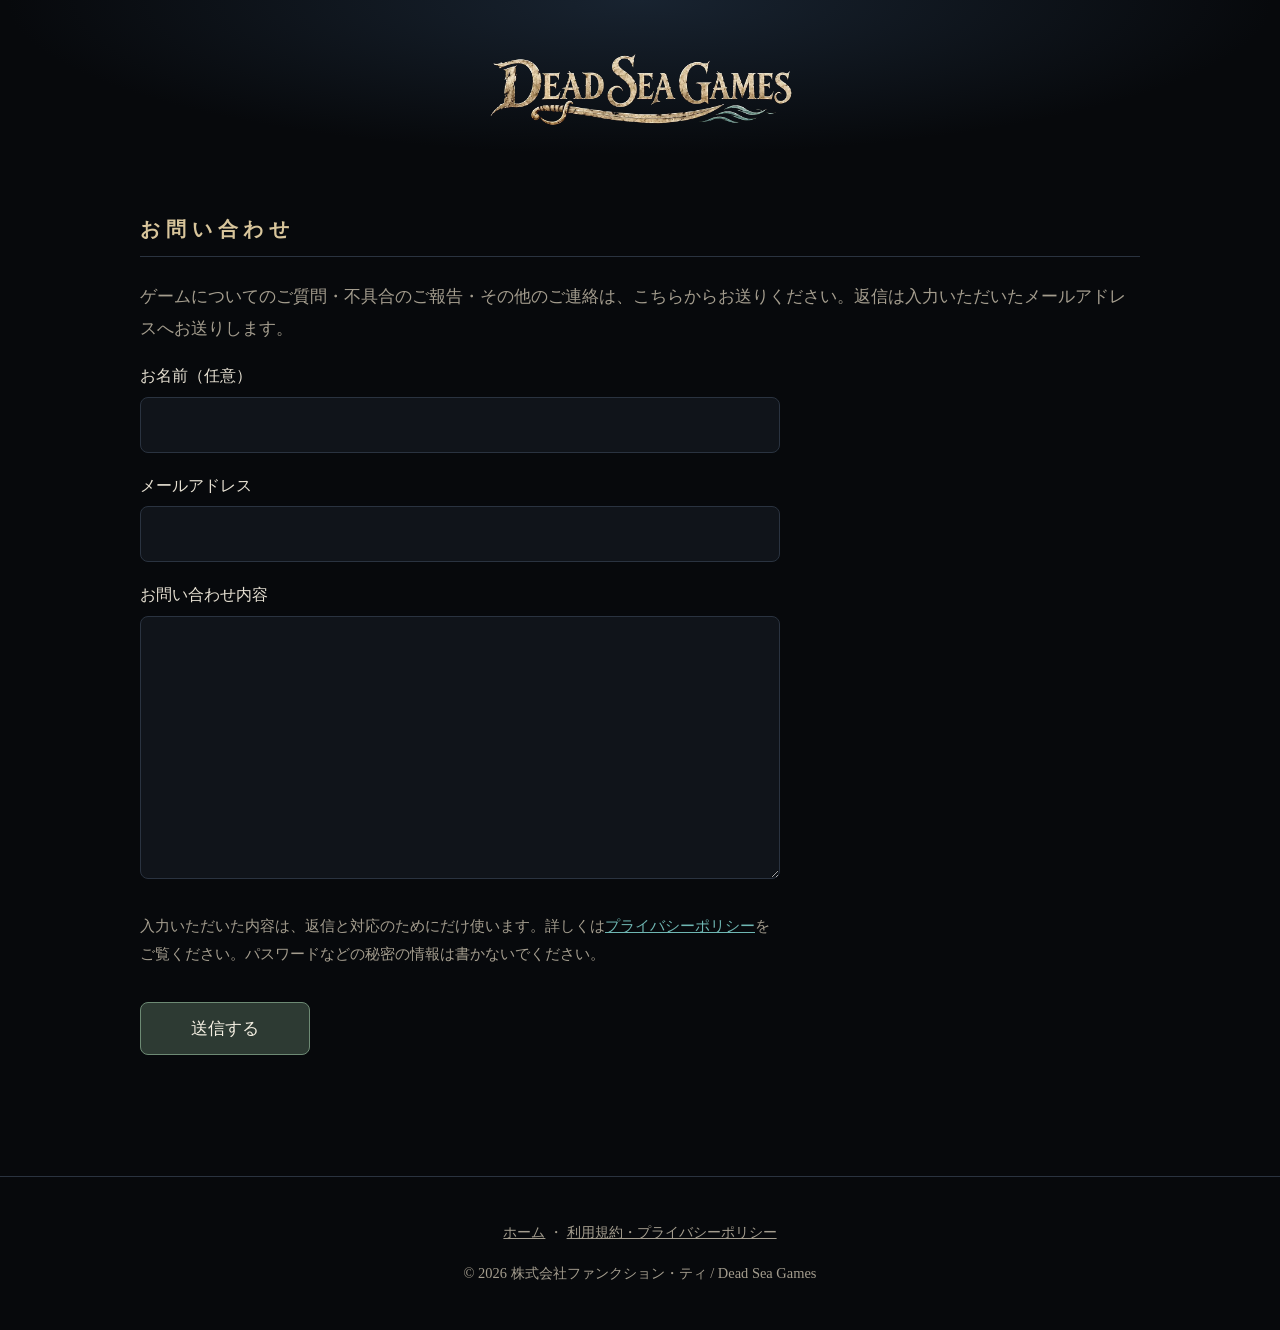
==== contact/index.html @ f2dfbcf5 "お問い合わせフォームを追加 (deadsea-games.com/contact/) 名前 (任意)・メールアドレス・内容を、Supabase の関数 contact (KotaroTao/DOS の" ====
<!doctype html>
<html lang="ja">
<head>
<meta charset="utf-8">
<meta name="viewport" content="width=device-width, initial-scale=1">
<title>お問い合わせ — Dead Sea Games</title>
<meta name="description" content="Dead Sea Games（株式会社ファンクション・ティ ゲーム部門）へのお問い合わせ。">
<link rel="canonical" href="https://deadsea-games.com/contact/">
<link rel="icon" href="../assets/favicon.svg" type="image/svg+xml">
<link rel="stylesheet" href="../style.css">
</head>
<body>
<header class="site-header compact">
  <a class="logo-link" href="../"><img src="../assets/dead-sea-games.webp" width="1200" height="400" alt="Dead Sea Games"></a>
</header>

<main>
  <section aria-labelledby="contact-title">
    <h2 id="contact-title">お問い合わせ</h2>
    <p class="lead-left">ゲームについてのご質問・不具合のご報告・その他のご連絡は、こちらからお送りください。返信は入力いただいたメールアドレスへお送りします。</p>
    <form id="contact" class="contact-form" novalidate>
      <label>お名前（任意）<input name="name" type="text" maxlength="80" autocomplete="name"></label>
      <label>メールアドレス<input name="email" type="email" maxlength="200" autocomplete="email" required></label>
      <label>お問い合わせ内容<textarea name="message" rows="8" maxlength="4000" required></textarea></label>
      <!-- 機械だけが埋める隠し欄。人には見えない -->
      <label class="hp" aria-hidden="true">ウェブサイト<input name="website" type="text" tabindex="-1" autocomplete="off"></label>
      <p class="note">入力いただいた内容は、返信と対応のためにだけ使います。詳しくは<a href="https://soulking.deadsea-games.com/legal.html#privacy">プライバシーポリシー</a>をご覧ください。パスワードなどの秘密の情報は書かないでください。</p>
      <button class="button primary" type="submit">送信する</button>
      <p id="status" class="status" role="status" aria-live="polite"></p>
    </form>
  </section>
</main>

<footer class="site-footer">
  <p><a href="../">ホーム</a> ・ <a href="https://soulking.deadsea-games.com/legal.html">利用規約・プライバシーポリシー</a></p>
  <p>© 2026 株式会社ファンクション・ティ / Dead Sea Games</p>
</footer>
<script src="contact.js" type="module"></script>
</body>
</html>
---- style.css ----
:root {
  color-scheme: dark;
  --bg: #07090c;
  --panel: #10141a;
  --line: #2a3340;
  --text: #e6e0d2;
  --muted: #a49d8e;
  --gold: #d8c59b;
  --sea: #6fb7b3;
  font: 17px/1.85 "Hiragino Mincho ProN", "Yu Mincho", "Noto Serif JP", serif;
  background: var(--bg);
  color: var(--text);
}
* { box-sizing: border-box; }
body { margin: 0; }
img { display: block; max-width: 100%; height: auto; }
a { color: var(--sea); }

.site-header {
  padding: 56px 20px 40px;
  text-align: center;
  background: radial-gradient(ellipse at 50% 0%, #182330 0%, var(--bg) 70%);
}
.logo { margin: 0 auto; max-width: 720px; }
.logo img { mix-blend-mode: lighten; } /* ロゴの黒地を背景になじませる */
.lead { margin: 20px auto 0; max-width: 34em; color: var(--muted); }
.lead span { display: inline-block; }

main { max-width: 1040px; margin: 0 auto; padding: 0 20px; }
h2 {
  font-size: 1.15rem; letter-spacing: .3em; color: var(--gold);
  border-bottom: 1px solid var(--line); padding-bottom: 8px; margin: 56px 0 24px;
}

.work {
  display: grid; grid-template-columns: 1.15fr 1fr; gap: 0;
  background: var(--panel); border: 1px solid var(--line); border-radius: 10px; overflow: hidden;
}
.work-art img { width: 100%; height: 100%; object-fit: cover; }
.work-body { padding: 28px 30px; }
.work h3 { margin: 0 0 12px; font-size: 1.6rem; line-height: 1.4; color: var(--gold); }
.work h3 .en { display: block; font-size: .8rem; letter-spacing: .08em; color: var(--muted); }
.tags { display: flex; flex-wrap: wrap; gap: 8px; margin: 0 0 12px; }
.tags span { font-size: .78rem; padding: 2px 10px; border: 1px solid var(--line); border-radius: 99px; color: var(--muted); }
.note { color: var(--muted); font-size: .9rem; }
.actions { display: flex; flex-wrap: wrap; gap: 12px; margin-top: 20px; }
.button {
  display: inline-block; padding: 10px 18px; border: 1px solid var(--line); border-radius: 8px;
  color: var(--text); text-decoration: none; font-size: .95rem;
}
.button:hover { border-color: var(--gold); }
.button.primary { background: #2d3a33; border-color: #6d8a74; color: #f4efe2; }
.button.primary:hover { background: #38483f; }

.about dl { display: grid; grid-template-columns: 8em 1fr; gap: 8px 16px; margin: 0; }
.about dt { color: var(--muted); }
.about dd { margin: 0; }

.site-footer { margin-top: 72px; padding: 28px 20px; text-align: center; color: var(--muted); font-size: .85rem; border-top: 1px solid var(--line); }

@media (max-width: 760px) {
  :root { font-size: 16px; }
  .site-header { padding: 36px 16px 28px; }
  .work { grid-template-columns: 1fr; }
  .work-body { padding: 22px 20px; }
  .about dl { grid-template-columns: 6em 1fr; }
}

/* 下層ページの見出し (ロゴを小さく) */
.site-header.compact { padding: 28px 20px 8px; }
.logo-link { display: block; max-width: 360px; margin: 0 auto; }
.logo-link img { mix-blend-mode: lighten; }
.lead-left { color: var(--muted); }

/* 問い合わせフォーム */
.contact-form { display: grid; gap: 18px; max-width: 640px; }
.contact-form label { display: grid; gap: 6px; font-size: .95rem; }
.contact-form input, .contact-form textarea {
  width: 100%; padding: 12px; border: 1px solid var(--line); border-radius: 8px;
  background: var(--panel); color: var(--text); font: inherit; font-size: 16px;
}
.contact-form input:focus, .contact-form textarea:focus { outline: 2px solid var(--gold); outline-offset: 1px; }
.contact-form textarea { resize: vertical; min-height: 10em; }
.contact-form .button { justify-self: start; min-width: 10em; cursor: pointer; font: inherit; }
.contact-form .button:disabled { opacity: .6; cursor: wait; }
.contact-form .hp { position: absolute; left: -10000px; width: 1px; height: 1px; overflow: hidden; }
.status { min-height: 1.8em; margin: 0; }
.status.ok { color: #9fd3a8; }
.status.error { color: #f0a090; }
.site-footer a { color: var(--muted); }
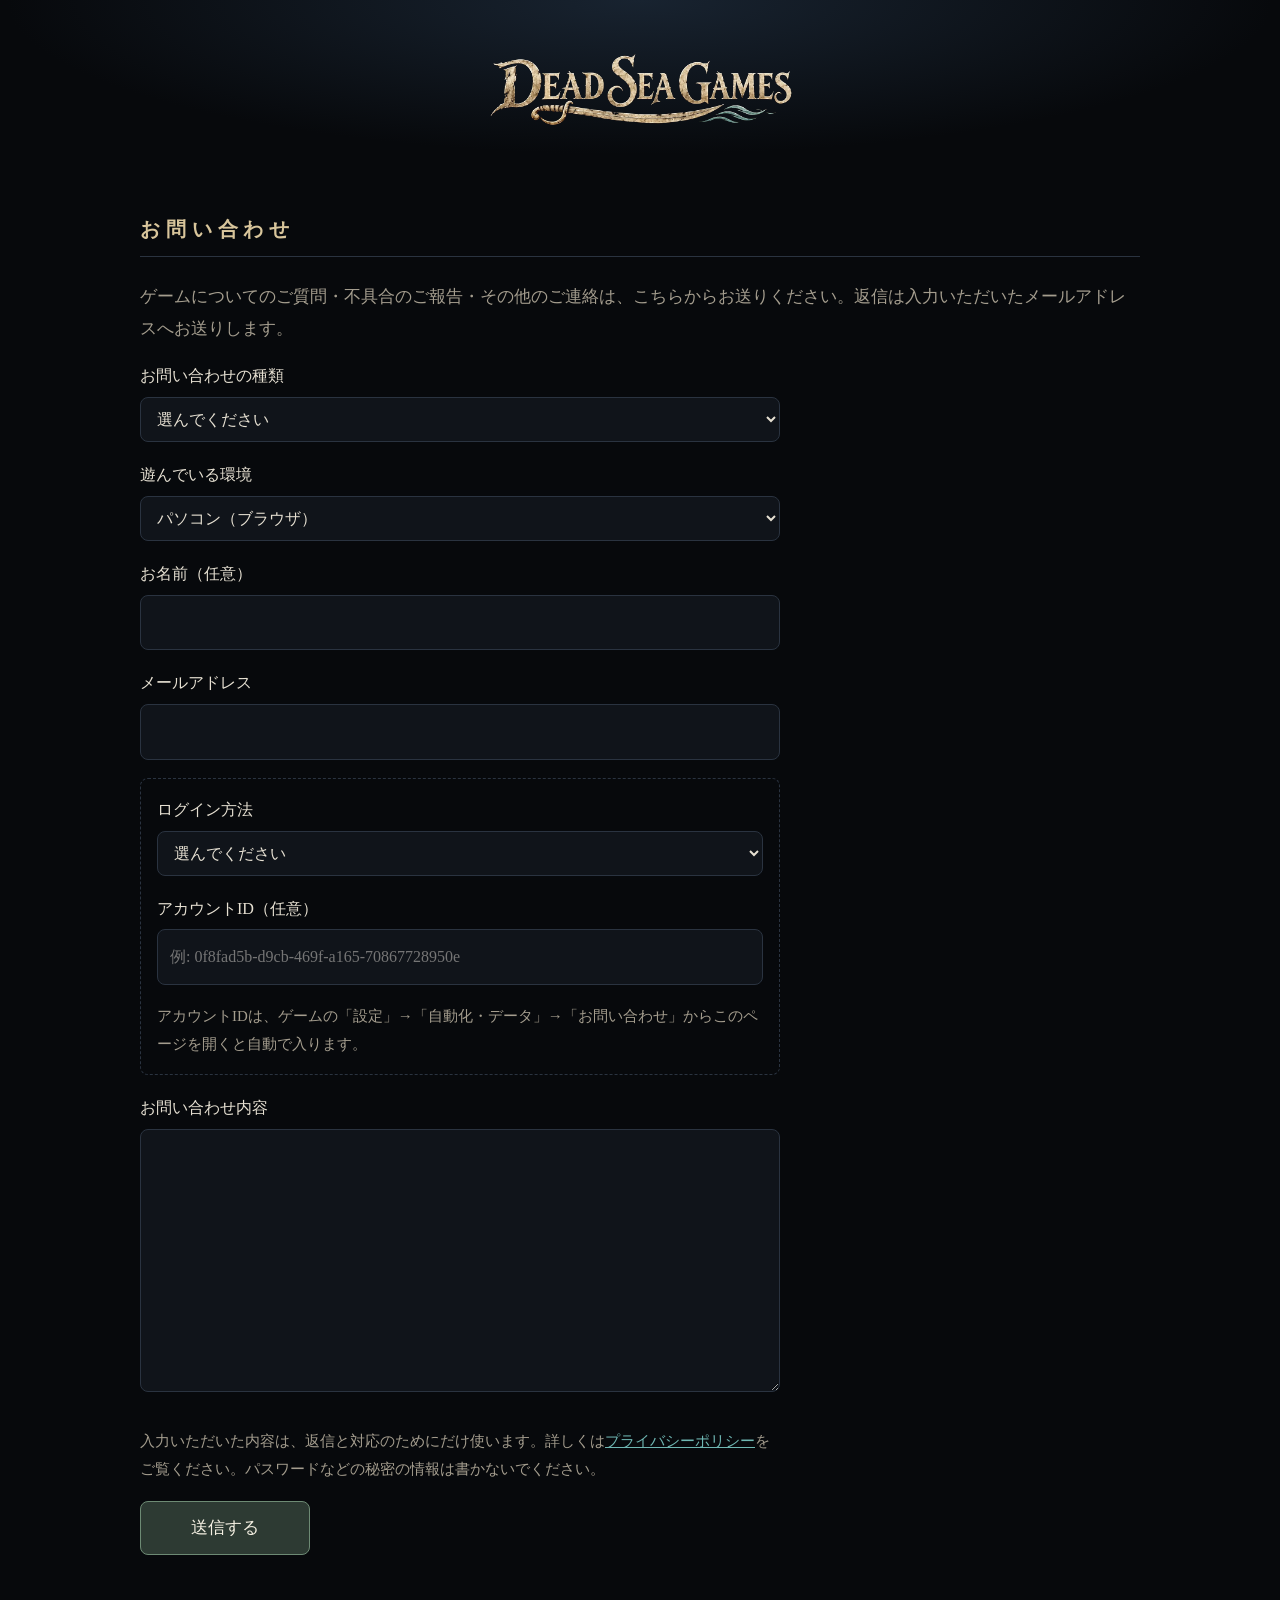
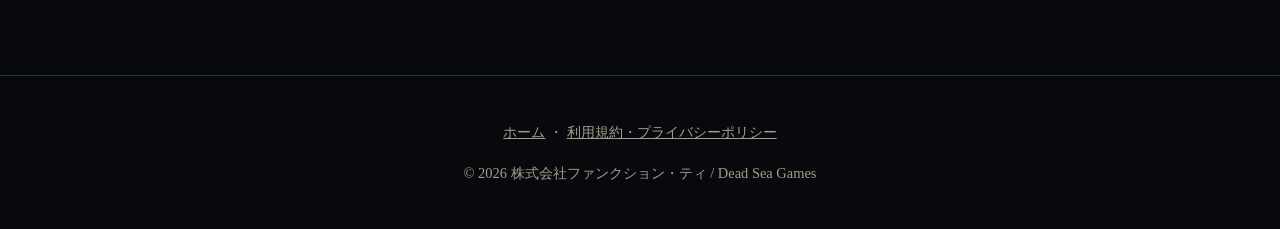
==== commit c9702bab: "問い合わせフォームに種類・環境・ログイン方法・アカウントID・日時を足す 対応の前に聞き返す手間を減らす。種類と遊んでいる環境は必須 (環境はブラウザから 見当を付けて先に選ぶ)。ゲームの設定から開い" ====
--- a/contact/index.html
+++ b/contact/index.html
@@ -19,9 +19,51 @@
     <h2 id="contact-title">お問い合わせ</h2>
     <p class="lead-left">ゲームについてのご質問・不具合のご報告・その他のご連絡は、こちらからお送りください。返信は入力いただいたメールアドレスへお送りします。</p>
     <form id="contact" class="contact-form" novalidate>
+      <label>お問い合わせの種類
+        <select name="category" required>
+          <option value="">選んでください</option>
+          <option value="bug">不具合の報告</option>
+          <option value="account">アカウント・記録（ログイン・引き継ぎ・記録が消えた）</option>
+          <option value="purchase">購入・課金</option>
+          <option value="howto">遊び方の質問</option>
+          <option value="idea">ご意見・ご要望</option>
+          <option value="other">その他</option>
+        </select>
+      </label>
+      <label>遊んでいる環境
+        <select name="platform" required>
+          <option value="">選んでください</option>
+          <option value="ios">iPhone・iPad</option>
+          <option value="android">Android</option>
+          <option value="pc">パソコン（ブラウザ）</option>
+          <option value="steam">Steam</option>
+          <option value="other">その他・わからない</option>
+        </select>
+      </label>
       <label>お名前（任意）<input name="name" type="text" maxlength="80" autocomplete="name"></label>
       <label>メールアドレス<input name="email" type="email" maxlength="200" autocomplete="email" required></label>
+
+      <!-- ゲームの設定から開いた時は、アカウントID・ログイン方法・ゲームの版が自動で入る -->
+      <p id="from-game" class="from-game" hidden>ゲームから開いたので、<strong>アカウントID・ログイン方法・ゲームの版</strong>を添えてお送りします。</p>
+      <div id="manual-account" class="account-fields">
+        <label>ログイン方法
+          <select name="login">
+            <option value="">選んでください</option>
+            <option value="guest">ゲスト</option>
+            <option value="google">Google</option>
+            <option value="apple">Apple ID</option>
+            <option value="email">メールアドレス</option>
+            <option value="unknown">わからない</option>
+          </select>
+        </label>
+        <label>アカウントID（任意）<input name="account" type="text" maxlength="36" autocomplete="off" spellcheck="false" placeholder="例: 0f8fad5b-d9cb-469f-a165-70867728950e"></label>
+        <p class="note">アカウントIDは、ゲームの「設定」→「自動化・データ」→「お問い合わせ」からこのページを開くと自動で入ります。</p>
+      </div>
+      <input name="version" type="hidden">
+
+      <label id="occurred-row" hidden>起きた日時（わかれば）<input name="occurred" type="datetime-local"></label>
       <label>お問い合わせ内容<textarea name="message" rows="8" maxlength="4000" required></textarea></label>
+      <p id="hint" class="note"></p>
       <!-- 機械だけが埋める隠し欄。人には見えない -->
       <label class="hp" aria-hidden="true">ウェブサイト<input name="website" type="text" tabindex="-1" autocomplete="off"></label>
       <p class="note">入力いただいた内容は、返信と対応のためにだけ使います。詳しくは<a href="https://soulking.deadsea-games.com/legal.html#privacy">プライバシーポリシー</a>をご覧ください。パスワードなどの秘密の情報は書かないでください。</p>
--- a/style.css
+++ b/style.css
@@ -88,3 +88,12 @@
 .status.ok { color: #9fd3a8; }
 .status.error { color: #f0a090; }
 .site-footer a { color: var(--muted); }
+.contact-form select {
+  width: 100%; padding: 12px; border: 1px solid var(--line); border-radius: 8px;
+  background: var(--panel); color: var(--text); font: inherit; font-size: 16px;
+}
+.contact-form select:focus { outline: 2px solid var(--gold); outline-offset: 1px; }
+.account-fields { display: grid; gap: 18px; padding: 16px; border: 1px dashed var(--line); border-radius: 8px; }
+.account-fields[hidden], .contact-form [hidden] { display: none; }
+.from-game { margin: 0; padding: 12px 16px; border-left: 3px solid var(--sea); background: var(--panel); border-radius: 4px; }
+.contact-form .note { margin: 0; font-size: .88rem; color: var(--muted); }
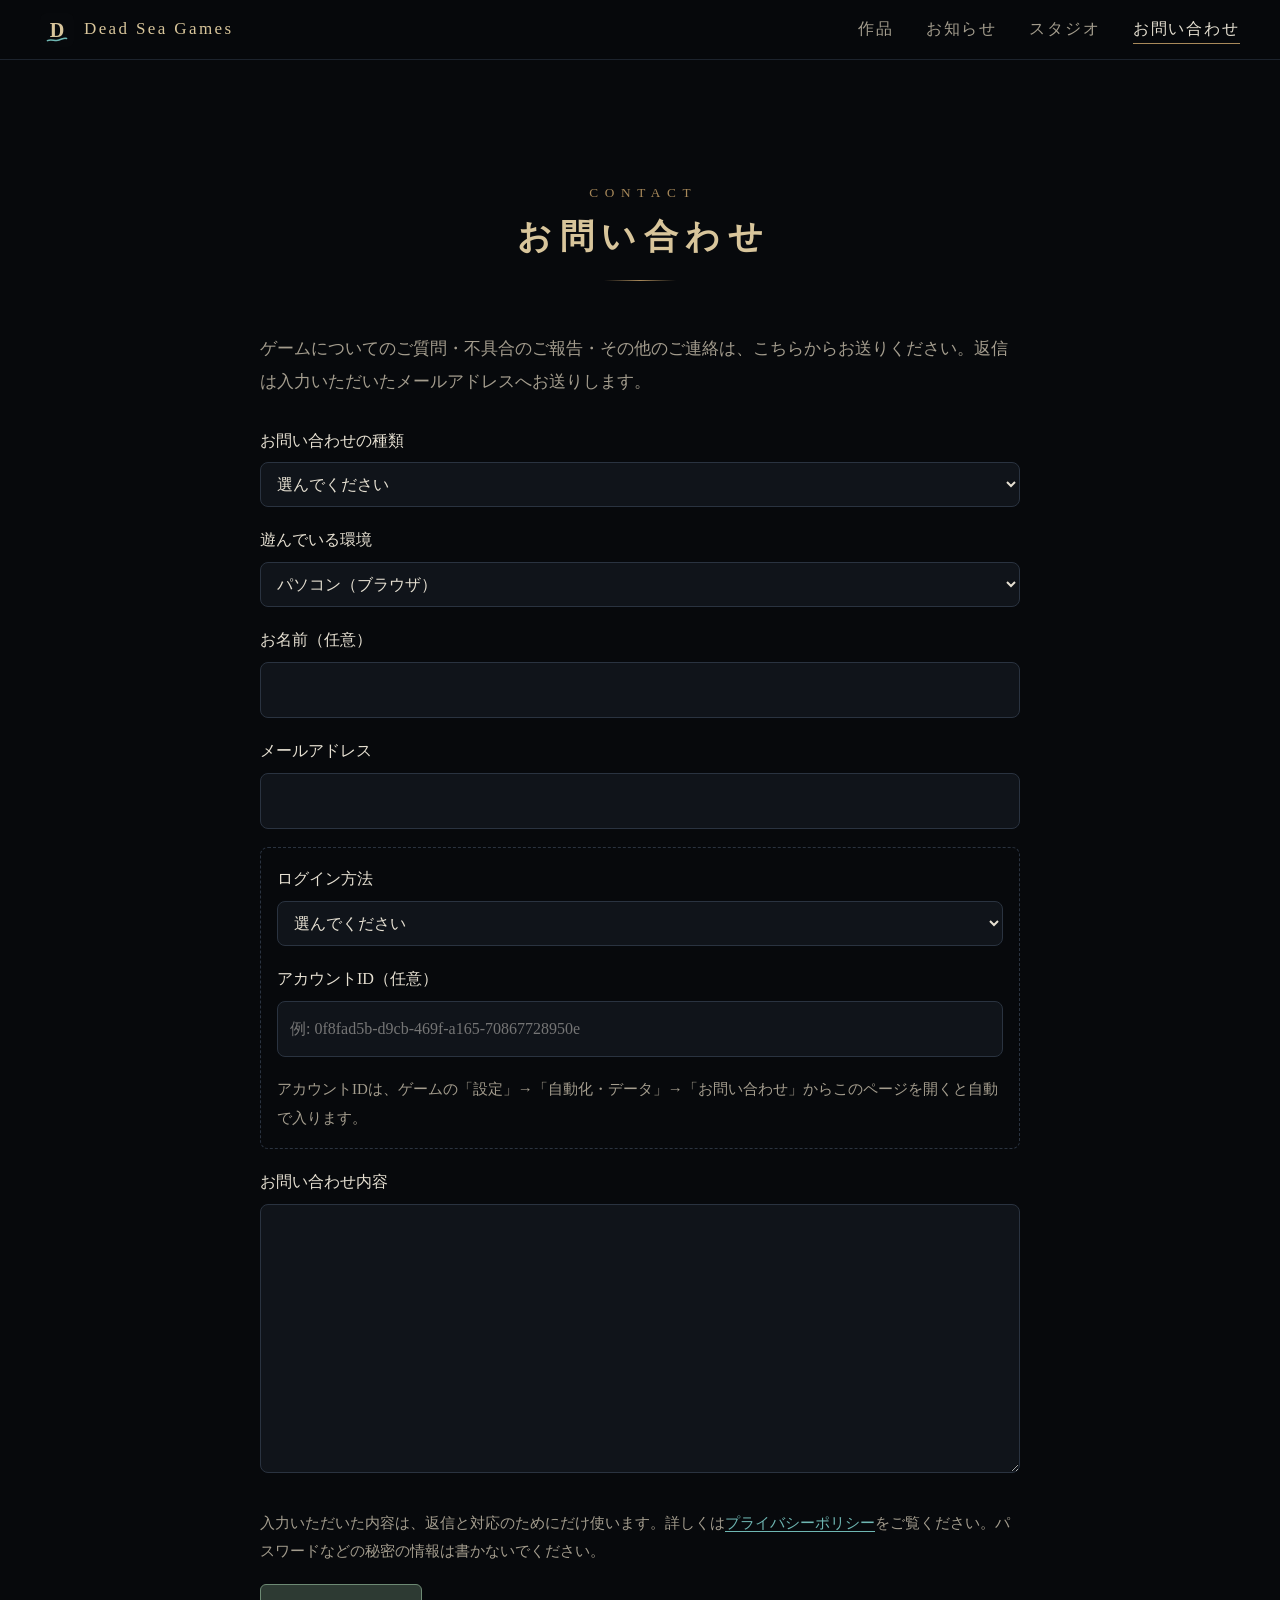
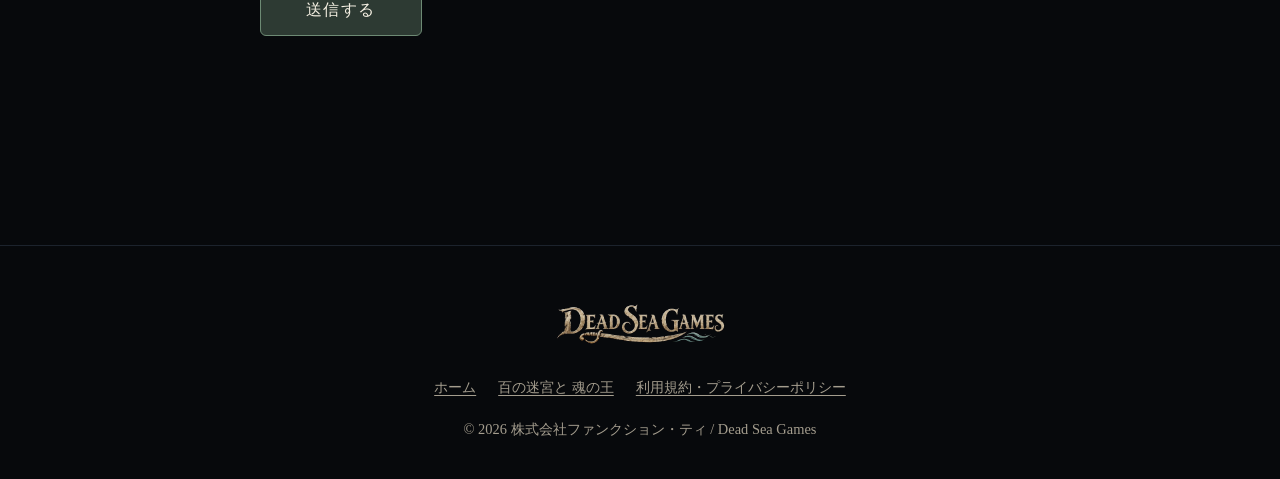
==== commit 9444d2d6: "ホームページを作り直す: 作品紹介ページ・お知らせ・スタジオ紹介 - トップを一枚絵の扉・作品・お知らせ・スタジオの構成に作り直す - 「百の迷宮と 魂の王」の紹介ページ (/soulking/) を" ====
--- a/contact/index.html
+++ b/contact/index.html
@@ -6,17 +6,25 @@
 <title>お問い合わせ — Dead Sea Games</title>
 <meta name="description" content="Dead Sea Games（株式会社ファンクション・ティ ゲーム部門）へのお問い合わせ。">
 <link rel="canonical" href="https://deadsea-games.com/contact/">
-<link rel="icon" href="../assets/favicon.svg" type="image/svg+xml">
-<link rel="stylesheet" href="../style.css">
+<meta name="theme-color" content="#07090c">
+<link rel="icon" href="/assets/favicon.svg" type="image/svg+xml">
+<link rel="stylesheet" href="/style.css">
 </head>
 <body>
-<header class="site-header compact">
-  <a class="logo-link" href="../"><img src="../assets/dead-sea-games.webp" width="1200" height="400" alt="Dead Sea Games"></a>
-</header>
+<a class="skip" href="#main">本文へ</a>
+<nav class="site-nav" aria-label="サイト">
+  <a class="brand" href="/"><img src="/assets/favicon.svg" width="34" height="34" alt=""><span>Dead Sea Games</span></a>
+  <ul>
+    <li><a href="/soulking/">作品</a></li>
+    <li><a href="/#news">お知らせ</a></li>
+    <li><a href="/#studio">スタジオ</a></li>
+    <li><a href="/contact/" aria-current="page">お問い合わせ</a></li>
+  </ul>
+</nav>
 
-<main>
-  <section aria-labelledby="contact-title">
-    <h2 id="contact-title">お問い合わせ</h2>
+<main id="main" class="section">
+  <section class="wrap narrow" aria-labelledby="contact-title">
+    <div class="heading"><span class="en">Contact</span><h1 id="contact-title">お問い合わせ</h1></div>
     <p class="lead-left">ゲームについてのご質問・不具合のご報告・その他のご連絡は、こちらからお送りください。返信は入力いただいたメールアドレスへお送りします。</p>
     <form id="contact" class="contact-form" novalidate>
       <label>お問い合わせの種類
@@ -74,7 +82,12 @@
 </main>
 
 <footer class="site-footer">
-  <p><a href="../">ホーム</a> ・ <a href="https://soulking.deadsea-games.com/legal.html">利用規約・プライバシーポリシー</a></p>
+  <img class="footer-logo" src="/assets/dead-sea-games.webp" width="1200" height="400" alt="" loading="lazy">
+  <ul>
+    <li><a href="/">ホーム</a></li>
+    <li><a href="/soulking/">百の迷宮と 魂の王</a></li>
+    <li><a href="https://soulking.deadsea-games.com/legal.html">利用規約・プライバシーポリシー</a></li>
+  </ul>
   <p>© 2026 株式会社ファンクション・ティ / Dead Sea Games</p>
 </footer>
 <script src="contact.js" type="module"></script>
--- a/style.css
+++ b/style.css
@@ -1,99 +1,285 @@
+/* Dead Sea Games — 全ページ共通の見た目。素の CSS だけで、ビルドは無い。 */
 :root {
   color-scheme: dark;
   --bg: #07090c;
+  --bg-2: #0b0f14;
   --panel: #10141a;
   --line: #2a3340;
+  --line-soft: #1c232d;
   --text: #e6e0d2;
   --muted: #a49d8e;
   --gold: #d8c59b;
+  --gold-deep: #a8895a;
   --sea: #6fb7b3;
-  font: 17px/1.85 "Hiragino Mincho ProN", "Yu Mincho", "Noto Serif JP", serif;
+  --serif: "Hiragino Mincho ProN", "Yu Mincho", "YuMincho", "Noto Serif JP", "Noto Serif CJK JP", serif;
+  --header-h: 60px;
+  font: 17px/1.9 var(--serif);
   background: var(--bg);
   color: var(--text);
 }
 * { box-sizing: border-box; }
-body { margin: 0; }
+html { scroll-behavior: smooth; scroll-padding-top: calc(var(--header-h) + 12px); }
+body { margin: 0; overflow-x: hidden; }
 img { display: block; max-width: 100%; height: auto; }
-a { color: var(--sea); }
-
-.site-header {
-  padding: 56px 20px 40px;
-  text-align: center;
-  background: radial-gradient(ellipse at 50% 0%, #182330 0%, var(--bg) 70%);
-}
-.logo { margin: 0 auto; max-width: 720px; }
-.logo img { mix-blend-mode: lighten; } /* ロゴの黒地を背景になじませる */
-.lead { margin: 20px auto 0; max-width: 34em; color: var(--muted); }
-.lead span { display: inline-block; }
-
-main { max-width: 1040px; margin: 0 auto; padding: 0 20px; }
-h2 {
-  font-size: 1.15rem; letter-spacing: .3em; color: var(--gold);
-  border-bottom: 1px solid var(--line); padding-bottom: 8px; margin: 56px 0 24px;
-}
-
-.work {
-  display: grid; grid-template-columns: 1.15fr 1fr; gap: 0;
-  background: var(--panel); border: 1px solid var(--line); border-radius: 10px; overflow: hidden;
-}
-.work-art img { width: 100%; height: 100%; object-fit: cover; }
-.work-body { padding: 28px 30px; }
-.work h3 { margin: 0 0 12px; font-size: 1.6rem; line-height: 1.4; color: var(--gold); }
-.work h3 .en { display: block; font-size: .8rem; letter-spacing: .08em; color: var(--muted); }
-.tags { display: flex; flex-wrap: wrap; gap: 8px; margin: 0 0 12px; }
-.tags span { font-size: .78rem; padding: 2px 10px; border: 1px solid var(--line); border-radius: 99px; color: var(--muted); }
-.note { color: var(--muted); font-size: .9rem; }
-.actions { display: flex; flex-wrap: wrap; gap: 12px; margin-top: 20px; }
+a { color: var(--sea); text-underline-offset: 3px; }
+a:hover { color: #9ad6d2; }
+:focus-visible { outline: 2px solid var(--gold); outline-offset: 3px; }
+.skip { position: absolute; left: -10000px; }
+.skip:focus { left: 12px; top: 12px; z-index: 100; padding: 8px 14px; background: var(--panel); border: 1px solid var(--gold); color: var(--text); }
+/* 日本語の改行位置: 意味のまとまりを span で包み、途中で折らない */
+.nb { display: inline-block; }
+
+/* ---------- 上の帯 (全ページ) ---------- */
+.site-nav {
+  position: sticky; top: 0; z-index: 50; height: var(--header-h);
+  display: flex; align-items: center; justify-content: space-between; gap: 16px;
+  padding: 0 clamp(16px, 4vw, 40px);
+  background: rgba(7, 9, 12, .82); backdrop-filter: blur(10px); -webkit-backdrop-filter: blur(10px);
+  border-bottom: 1px solid var(--line-soft);
+}
+.brand { display: flex; align-items: center; gap: 10px; text-decoration: none; color: var(--gold); flex-shrink: 0; }
+.brand img { width: 34px; height: 34px; }
+.brand span { font-size: 1rem; letter-spacing: .14em; white-space: nowrap; }
+.brand:hover { color: var(--gold); }
+.site-nav ul { display: flex; gap: clamp(14px, 2.6vw, 32px); list-style: none; margin: 0; padding: 0; }
+.site-nav ul a { color: var(--muted); text-decoration: none; font-size: .92rem; letter-spacing: .12em; padding: 6px 0; border-bottom: 1px solid transparent; white-space: nowrap; }
+.site-nav ul a:hover, .site-nav ul a[aria-current="page"] { color: var(--text); border-bottom-color: var(--gold-deep); }
+
+/* ---------- 見出し・段 ---------- */
+.section { padding: clamp(64px, 10vw, 120px) clamp(18px, 5vw, 40px); }
+.section.tint { background: linear-gradient(180deg, var(--bg) 0%, var(--bg-2) 18%, var(--bg-2) 82%, var(--bg) 100%); }
+.wrap { max-width: 1080px; margin: 0 auto; }
+.wrap.narrow { max-width: 760px; }
+.heading { margin: 0 0 clamp(32px, 5vw, 52px); text-align: center; }
+.heading .en { display: block; font-size: .78rem; letter-spacing: .5em; color: var(--gold-deep); text-transform: uppercase; margin-bottom: 6px; padding-left: .5em; }
+.heading h2, .heading h1 { margin: 0; font-size: clamp(1.45rem, 3.4vw, 2rem); font-weight: 600; letter-spacing: .22em; color: var(--gold); line-height: 1.5; padding-left: .22em; }
+.heading::after { content: ""; display: block; width: 72px; height: 1px; margin: 18px auto 0; background: linear-gradient(90deg, transparent, var(--gold-deep), transparent); }
+.prose p { margin: 0 0 1.2em; }
+.muted { color: var(--muted); }
+
+/* ---------- 一枚絵の扉 ---------- */
+.hero {
+  position: relative; isolation: isolate; overflow: hidden;
+  min-height: min(92vh, 880px); min-height: min(92svh, 880px);
+  display: grid; place-items: center; text-align: center;
+  padding: 80px 20px 120px;
+}
+.hero-art { position: absolute; inset: 0; z-index: -2; }
+.hero-art img { width: 100%; height: 100%; object-fit: cover; object-position: 50% 40%; }
+.hero::before { /* 文字を読ませるための暗がり */
+  content: ""; position: absolute; inset: 0; z-index: -1;
+  background:
+    radial-gradient(ellipse 70% 55% at 50% 42%, rgba(7, 9, 12, .55) 0%, rgba(7, 9, 12, 0) 70%),
+    linear-gradient(180deg, rgba(7, 9, 12, .5) 0%, rgba(7, 9, 12, 0) 30%, rgba(7, 9, 12, .25) 62%, var(--bg) 100%);
+}
+.hero-inner { max-width: 820px; }
+.hero .logo { margin: 0 auto; width: min(640px, 86vw); }
+.hero .logo img { mix-blend-mode: lighten; filter: drop-shadow(0 4px 24px rgba(0, 0, 0, .6)); }
+.hero .tagline { margin: 18px 0 0; font-size: clamp(1.05rem, 2.6vw, 1.35rem); letter-spacing: .2em; color: var(--text); text-shadow: 0 2px 12px #000; }
+.hero .sub { margin: 10px auto 0; max-width: 32em; color: #cfc8b8; font-size: .95rem; text-shadow: 0 2px 10px #000; }
+.scroll-cue { position: absolute; left: 50%; bottom: 28px; transform: translateX(-50%); color: var(--muted); font-size: .72rem; letter-spacing: .4em; text-decoration: none; padding-left: .4em; }
+.scroll-cue::after { content: ""; display: block; width: 1px; height: 40px; margin: 10px auto 0; background: linear-gradient(var(--gold-deep), transparent); animation: drip 2.4s ease-in-out infinite; }
+@keyframes drip { 0% { transform: scaleY(0); transform-origin: top; } 50% { transform: scaleY(1); transform-origin: top; } 51% { transform-origin: bottom; } 100% { transform: scaleY(0); transform-origin: bottom; } }
+
+/* ---------- ボタン ---------- */
 .button {
-  display: inline-block; padding: 10px 18px; border: 1px solid var(--line); border-radius: 8px;
-  color: var(--text); text-decoration: none; font-size: .95rem;
-}
-.button:hover { border-color: var(--gold); }
+  display: inline-flex; align-items: center; justify-content: center; gap: 8px;
+  min-height: 46px; padding: 10px 22px; border: 1px solid var(--line); border-radius: 6px;
+  color: var(--text); text-decoration: none; font: inherit; font-size: .95rem; letter-spacing: .08em;
+  background: rgba(16, 20, 26, .7); transition: border-color .2s, background .2s;
+}
+.button:hover { border-color: var(--gold); color: var(--text); }
 .button.primary { background: #2d3a33; border-color: #6d8a74; color: #f4efe2; }
 .button.primary:hover { background: #38483f; }
-
-.about dl { display: grid; grid-template-columns: 8em 1fr; gap: 8px 16px; margin: 0; }
-.about dt { color: var(--muted); }
-.about dd { margin: 0; }
-
-.site-footer { margin-top: 72px; padding: 28px 20px; text-align: center; color: var(--muted); font-size: .85rem; border-top: 1px solid var(--line); }
-
+.button[aria-disabled="true"] { opacity: .62; cursor: default; pointer-events: none; }
+.actions { display: flex; flex-wrap: wrap; gap: 12px; margin-top: 26px; }
+.hero .actions { justify-content: center; }
+
+/* ---------- 作品の札 ---------- */
+.work {
+  display: grid; grid-template-columns: 1.2fr 1fr;
+  background: var(--panel); border: 1px solid var(--line); border-radius: 10px; overflow: hidden;
+  box-shadow: 0 24px 60px rgba(0, 0, 0, .45);
+}
+.work-art { position: relative; display: block; overflow: hidden; }
+.work-art img { width: 100%; height: 100%; object-fit: cover; transition: transform .8s ease; }
+.work-art:hover img { transform: scale(1.04); }
+.work-body { padding: clamp(24px, 3.4vw, 40px); }
+.work h3 { margin: 0 0 6px; font-size: clamp(1.4rem, 3vw, 1.8rem); line-height: 1.4; color: var(--gold); letter-spacing: .06em; }
+.work h3 .en { display: block; font-size: .78rem; letter-spacing: .1em; color: var(--muted); font-weight: normal; margin-top: 4px; }
+.tags { display: flex; flex-wrap: wrap; gap: 8px; margin: 14px 0 16px; padding: 0; list-style: none; }
+.tags li { font-size: .78rem; padding: 2px 12px; border: 1px solid var(--line); border-radius: 99px; color: var(--muted); line-height: 1.9; }
+.tags li.accent { border-color: #3f5f5d; color: var(--sea); }
+
+/* ---------- お知らせ ---------- */
+.news { list-style: none; margin: 0; padding: 0; border-top: 1px solid var(--line-soft); }
+.news li { display: grid; grid-template-columns: 8.5em 1fr; gap: 4px 20px; padding: 18px 4px; border-bottom: 1px solid var(--line-soft); }
+.news time { color: var(--gold-deep); font-size: .9rem; letter-spacing: .06em; }
+.news p { margin: 0; }
+
+/* ---------- 名鑑の表 (運営・製品情報) ---------- */
+.facts { display: grid; grid-template-columns: 9em 1fr; margin: 0; border-top: 1px solid var(--line-soft); }
+.facts dt, .facts dd { padding: 14px 4px; border-bottom: 1px solid var(--line-soft); margin: 0; }
+.facts dt { color: var(--muted); font-size: .92rem; }
+
+/* ---------- 作品の頁: 扉 ---------- */
+/* 表題は空に、発売の案内は足元の霧に置き、間の門と旅人を見せる */
+.game-hero { min-height: min(96vh, 960px); min-height: min(96svh, 960px); place-items: stretch center; padding: clamp(48px, 9vh, 96px) 20px clamp(40px, 7vh, 80px); }
+.game-hero .hero-inner { display: flex; flex-direction: column; justify-content: space-between; align-items: center; gap: 32px; }
+.game-hero .hero-art img { object-position: 50% 50%; }
+.game-title { margin: 0; line-height: 1.25; text-shadow: 0 4px 28px #000, 0 0 2px #000; font-weight: 700; }
+.game-title .pre { display: block; font-size: clamp(1rem, 2.6vw, 1.45rem); letter-spacing: .5em; color: #cfc2a2; padding-left: .5em; }
+.game-title .main { display: block; font-size: clamp(3rem, 11vw, 6.4rem); letter-spacing: .14em; padding-left: .14em;
+  background: linear-gradient(180deg, #f3e7c6 0%, #d8c59b 45%, #8f7246 100%); -webkit-background-clip: text; background-clip: text; color: transparent;
+  text-shadow: none; filter: drop-shadow(0 4px 18px rgba(0, 0, 0, .9)); } /* 透明な字に影を重ねると黒く潰れる */
+.game-title .en { display: block; margin-top: 10px; font-size: clamp(.72rem, 1.6vw, .9rem); letter-spacing: .32em; color: #b9b2a2; padding-left: .32em; font-weight: normal; }
+.release { display: inline-flex; flex-wrap: wrap; justify-content: center; gap: 6px 18px; margin: 26px 0 0; padding: 10px 22px;
+  border-top: 1px solid rgba(216, 197, 155, .35); border-bottom: 1px solid rgba(216, 197, 155, .35);
+  background: rgba(7, 9, 12, .45); color: var(--text); letter-spacing: .1em; font-size: .95rem; }
+.release strong { color: var(--gold); font-weight: 600; }
+
+/* ---------- 物語 ---------- */
+.story { display: grid; grid-template-columns: 1fr 1fr; gap: clamp(28px, 5vw, 64px); align-items: center; }
+.story + .story { margin-top: clamp(48px, 8vw, 96px); }
+.story.flip .story-art { order: 2; }
+.story-art { position: relative; margin: 0; border-radius: 8px; overflow: hidden; box-shadow: 0 20px 50px rgba(0, 0, 0, .55); }
+.story-art::after { content: ""; position: absolute; inset: 0; box-shadow: inset 0 0 0 1px rgba(216, 197, 155, .18); border-radius: 8px; pointer-events: none; }
+.story-text h3 { margin: 0 0 16px; font-size: clamp(1.15rem, 2.4vw, 1.4rem); color: var(--gold); letter-spacing: .14em; line-height: 1.6; }
+.story-text p { margin: 0 0 1em; }
+.quote { margin: clamp(48px, 8vw, 88px) auto 0; max-width: 34em; text-align: center; font-size: clamp(1.05rem, 2.4vw, 1.3rem); line-height: 2.1; letter-spacing: .12em; color: #d9d0bb; }
+
+/* ---------- 特徴 ---------- */
+.features { display: grid; grid-template-columns: repeat(3, 1fr); gap: 18px; margin: 0; padding: 0; list-style: none; }
+.feature { position: relative; padding: 28px 24px 26px; background: var(--panel); border: 1px solid var(--line-soft); border-radius: 8px; overflow: hidden; }
+.feature::before { content: ""; position: absolute; left: 0; top: 0; width: 100%; height: 2px; background: linear-gradient(90deg, transparent, var(--gold-deep), transparent); opacity: .6; }
+.feature .num { font-size: .72rem; letter-spacing: .3em; color: var(--gold-deep); }
+.feature h3 { margin: 4px 0 10px; font-size: 1.08rem; color: var(--gold); letter-spacing: .08em; line-height: 1.6; }
+.feature p { margin: 0; font-size: .92rem; color: #cbc4b4; line-height: 1.85; }
+.feature.wide { grid-column: span 3; display: grid; grid-template-columns: 1fr 1.3fr; gap: 28px; align-items: center; padding: 0; }
+.feature.wide .feature-art { height: 100%; }
+.feature.wide .feature-art img { width: 100%; height: 100%; object-fit: cover; min-height: 240px; }
+.feature.wide .feature-body { padding: 28px 28px 28px 0; }
+
+/* ---------- 職業と魔物の並び ---------- */
+.roster { display: grid; grid-template-columns: repeat(5, 1fr); gap: 14px; margin: 0; padding: 0; list-style: none; }
+.roster li { text-align: center; }
+.roster figure { margin: 0; }
+.roster .frame { aspect-ratio: 1 / 1.05; display: grid; place-items: end center; padding: 10px 8px 0; border-radius: 8px;
+  background: radial-gradient(ellipse 70% 60% at 50% 70%, #1e2631 0%, var(--panel) 72%); border: 1px solid var(--line-soft); overflow: hidden; }
+.roster .frame img { max-height: 100%; width: auto; transition: transform .4s ease; }
+.roster li:hover .frame img { transform: translateY(-4px); }
+.roster figcaption { margin-top: 8px; font-size: .9rem; color: var(--text); letter-spacing: .08em; }
+.roster.beasts { grid-template-columns: repeat(3, 1fr); }
+.roster.beasts .frame { aspect-ratio: 4 / 3; place-items: center; padding: 14px;
+  background: radial-gradient(ellipse 65% 60% at 50% 55%, #241a22 0%, var(--panel) 75%); }
+.roster.beasts .frame img { max-height: 100%; max-width: 100%; object-fit: contain; }
+.roster-note { margin: 22px 0 0; text-align: center; color: var(--muted); font-size: .9rem; }
+.sub-heading { margin: clamp(56px, 8vw, 88px) 0 22px; text-align: center; color: var(--gold); font-size: 1.1rem; letter-spacing: .2em; font-weight: 600; }
+
+/* ---------- 一枚絵の並び ---------- */
+.gallery { display: grid; grid-template-columns: repeat(3, 1fr); gap: 12px; margin: 0; padding: 0; list-style: none; }
+.gallery li { border-radius: 6px; overflow: hidden; border: 1px solid var(--line-soft); }
+.gallery img { width: 100%; aspect-ratio: 3 / 2; object-fit: cover; transition: transform .6s ease, filter .6s; filter: saturate(.92); }
+.gallery li:hover img { transform: scale(1.05); filter: none; }
+
+/* ---------- 買い方 ---------- */
+.stores { display: grid; grid-template-columns: 1fr 1fr; gap: 18px; }
+.store { padding: 28px; border: 1px solid var(--line); border-radius: 10px; background: var(--panel); }
+.store h3 { margin: 0; font-size: 1.15rem; color: var(--gold); letter-spacing: .1em; }
+.store .os { margin: 2px 0 14px; color: var(--muted); font-size: .88rem; }
+.store p { margin: 0; font-size: .93rem; }
+.store .actions { margin-top: 20px; }
+.price { margin: 0 0 30px; text-align: center; }
+.price strong { font-size: 1.6rem; color: var(--gold); letter-spacing: .06em; }
+.price small { display: block; color: var(--muted); }
+
+/* ---------- よくある問い ---------- */
+.faq details { border-bottom: 1px solid var(--line-soft); }
+.faq details:first-child { border-top: 1px solid var(--line-soft); }
+.faq summary { cursor: pointer; list-style: none; padding: 18px 36px 18px 4px; position: relative; color: var(--text); }
+.faq summary::-webkit-details-marker { display: none; }
+.faq summary::before { content: "問"; color: var(--gold-deep); margin-right: 12px; }
+.faq summary::after { content: "＋"; position: absolute; right: 6px; top: 18px; color: var(--muted); transition: transform .2s; }
+.faq details[open] summary::after { transform: rotate(45deg); }
+.faq details p { margin: 0 0 20px; padding-left: 2.1em; color: #cbc4b4; font-size: .94rem; }
+
+/* ---------- 下の帯 ---------- */
+.site-footer { margin-top: 40px; padding: 44px 20px 36px; text-align: center; color: var(--muted); font-size: .85rem; border-top: 1px solid var(--line-soft); background: var(--bg); }
+.site-footer .footer-logo { width: 200px; margin: 0 auto 18px; mix-blend-mode: lighten; opacity: .9; }
+.site-footer ul { display: flex; flex-wrap: wrap; justify-content: center; gap: 6px 22px; list-style: none; margin: 0 0 14px; padding: 0; }
+.site-footer a { color: var(--muted); }
+.site-footer a:hover { color: var(--text); }
+.site-footer p { margin: 0; }
+
+/* ---------- 現れ方 (動きを減らす設定では動かさない。JS が無ければ最初から見せる) ---------- */
+@media (prefers-reduced-motion: no-preference) {
+  .js .reveal { opacity: 0; transform: translateY(18px); transition: opacity .9s ease, transform .9s ease; }
+  .js .reveal.shown { opacity: 1; transform: none; }
+  .hero-art img { animation: slowzoom 24s ease-out both; }
+  @keyframes slowzoom { from { transform: scale(1.08); } to { transform: scale(1); } }
+}
+@media (prefers-reduced-motion: reduce) { html { scroll-behavior: auto; } .scroll-cue::after { animation: none; } }
+
+/* ---------- タブレット ---------- */
+@media (max-width: 960px) {
+  .features { grid-template-columns: 1fr 1fr; }
+  .feature.wide { grid-column: span 2; grid-template-columns: 1fr; gap: 0; }
+  .feature.wide .feature-art img { aspect-ratio: 3 / 2; min-height: 0; height: auto; }
+  .feature.wide .feature-body { padding: 24px; }
+  .roster { gap: 10px; }
+}
+
+/* ---------- スマホ ---------- */
 @media (max-width: 760px) {
-  :root { font-size: 16px; }
-  .site-header { padding: 36px 16px 28px; }
+  :root { font-size: 16px; --header-h: 54px; }
+  .brand span { display: none; }
+  .site-nav ul { gap: 18px; }
+  .site-nav ul a { font-size: .86rem; letter-spacing: .06em; }
   .work { grid-template-columns: 1fr; }
-  .work-body { padding: 22px 20px; }
-  .about dl { grid-template-columns: 6em 1fr; }
-}
-
-/* 下層ページの見出し (ロゴを小さく) */
-.site-header.compact { padding: 28px 20px 8px; }
-.logo-link { display: block; max-width: 360px; margin: 0 auto; }
-.logo-link img { mix-blend-mode: lighten; }
+  .work-art img { aspect-ratio: 3 / 2; height: auto; }
+  .news li { grid-template-columns: 1fr; padding: 14px 2px; }
+  .facts { grid-template-columns: 6.5em 1fr; }
+  .story, .story.flip { grid-template-columns: 1fr; gap: 20px; }
+  .story.flip .story-art { order: 0; }
+  .features { grid-template-columns: 1fr; }
+  .feature.wide { grid-column: auto; }
+  .roster { grid-template-columns: repeat(3, 1fr); }
+  .roster li:nth-child(n+10) { display: none; } /* 3列で割り切れる数だけ並べる */
+  .roster.beasts { grid-template-columns: repeat(2, 1fr); }
+  .gallery { grid-template-columns: 1fr 1fr; gap: 8px; }
+  .stores { grid-template-columns: 1fr; }
+  .hero { padding-bottom: 100px; }
+  .release { font-size: .88rem; padding: 10px 14px; }
+  .game-title .en { letter-spacing: .16em; padding-left: .16em; }
+}
+@media (max-width: 400px) {
+  .site-nav ul { gap: 13px; }
+  .site-nav ul a { font-size: .8rem; letter-spacing: .02em; }
+}
+
+/* ---------- 下層ページ (問い合わせなど) ---------- */
 .lead-left { color: var(--muted); }
 
 /* 問い合わせフォーム */
-.contact-form { display: grid; gap: 18px; max-width: 640px; }
+.contact-form { display: grid; gap: 18px; margin-top: 28px; }
 .contact-form label { display: grid; gap: 6px; font-size: .95rem; }
-.contact-form input, .contact-form textarea {
+.contact-form input, .contact-form textarea, .contact-form select {
   width: 100%; padding: 12px; border: 1px solid var(--line); border-radius: 8px;
   background: var(--panel); color: var(--text); font: inherit; font-size: 16px;
 }
-.contact-form input:focus, .contact-form textarea:focus { outline: 2px solid var(--gold); outline-offset: 1px; }
+.contact-form input:focus, .contact-form textarea:focus, .contact-form select:focus { outline: 2px solid var(--gold); outline-offset: 1px; }
 .contact-form textarea { resize: vertical; min-height: 10em; }
-.contact-form .button { justify-self: start; min-width: 10em; cursor: pointer; font: inherit; }
+.contact-form .button { justify-self: start; min-width: 10em; cursor: pointer; }
 .contact-form .button:disabled { opacity: .6; cursor: wait; }
 .contact-form .hp { position: absolute; left: -10000px; width: 1px; height: 1px; overflow: hidden; }
 .status { min-height: 1.8em; margin: 0; }
 .status.ok { color: #9fd3a8; }
 .status.error { color: #f0a090; }
-.site-footer a { color: var(--muted); }
-.contact-form select {
-  width: 100%; padding: 12px; border: 1px solid var(--line); border-radius: 8px;
-  background: var(--panel); color: var(--text); font: inherit; font-size: 16px;
-}
-.contact-form select:focus { outline: 2px solid var(--gold); outline-offset: 1px; }
 .account-fields { display: grid; gap: 18px; padding: 16px; border: 1px dashed var(--line); border-radius: 8px; }
 .account-fields[hidden], .contact-form [hidden] { display: none; }
 .from-game { margin: 0; padding: 12px 16px; border-left: 3px solid var(--sea); background: var(--panel); border-radius: 4px; }
 .contact-form .note { margin: 0; font-size: .88rem; color: var(--muted); }
+
+/* 見つからないページ */
+.lost { min-height: 70vh; display: grid; place-items: center; text-align: center; padding: 60px 20px; }
+.lost h1 { margin: 0 0 12px; font-size: clamp(1.4rem, 4vw, 2rem); color: var(--gold); letter-spacing: .2em; }
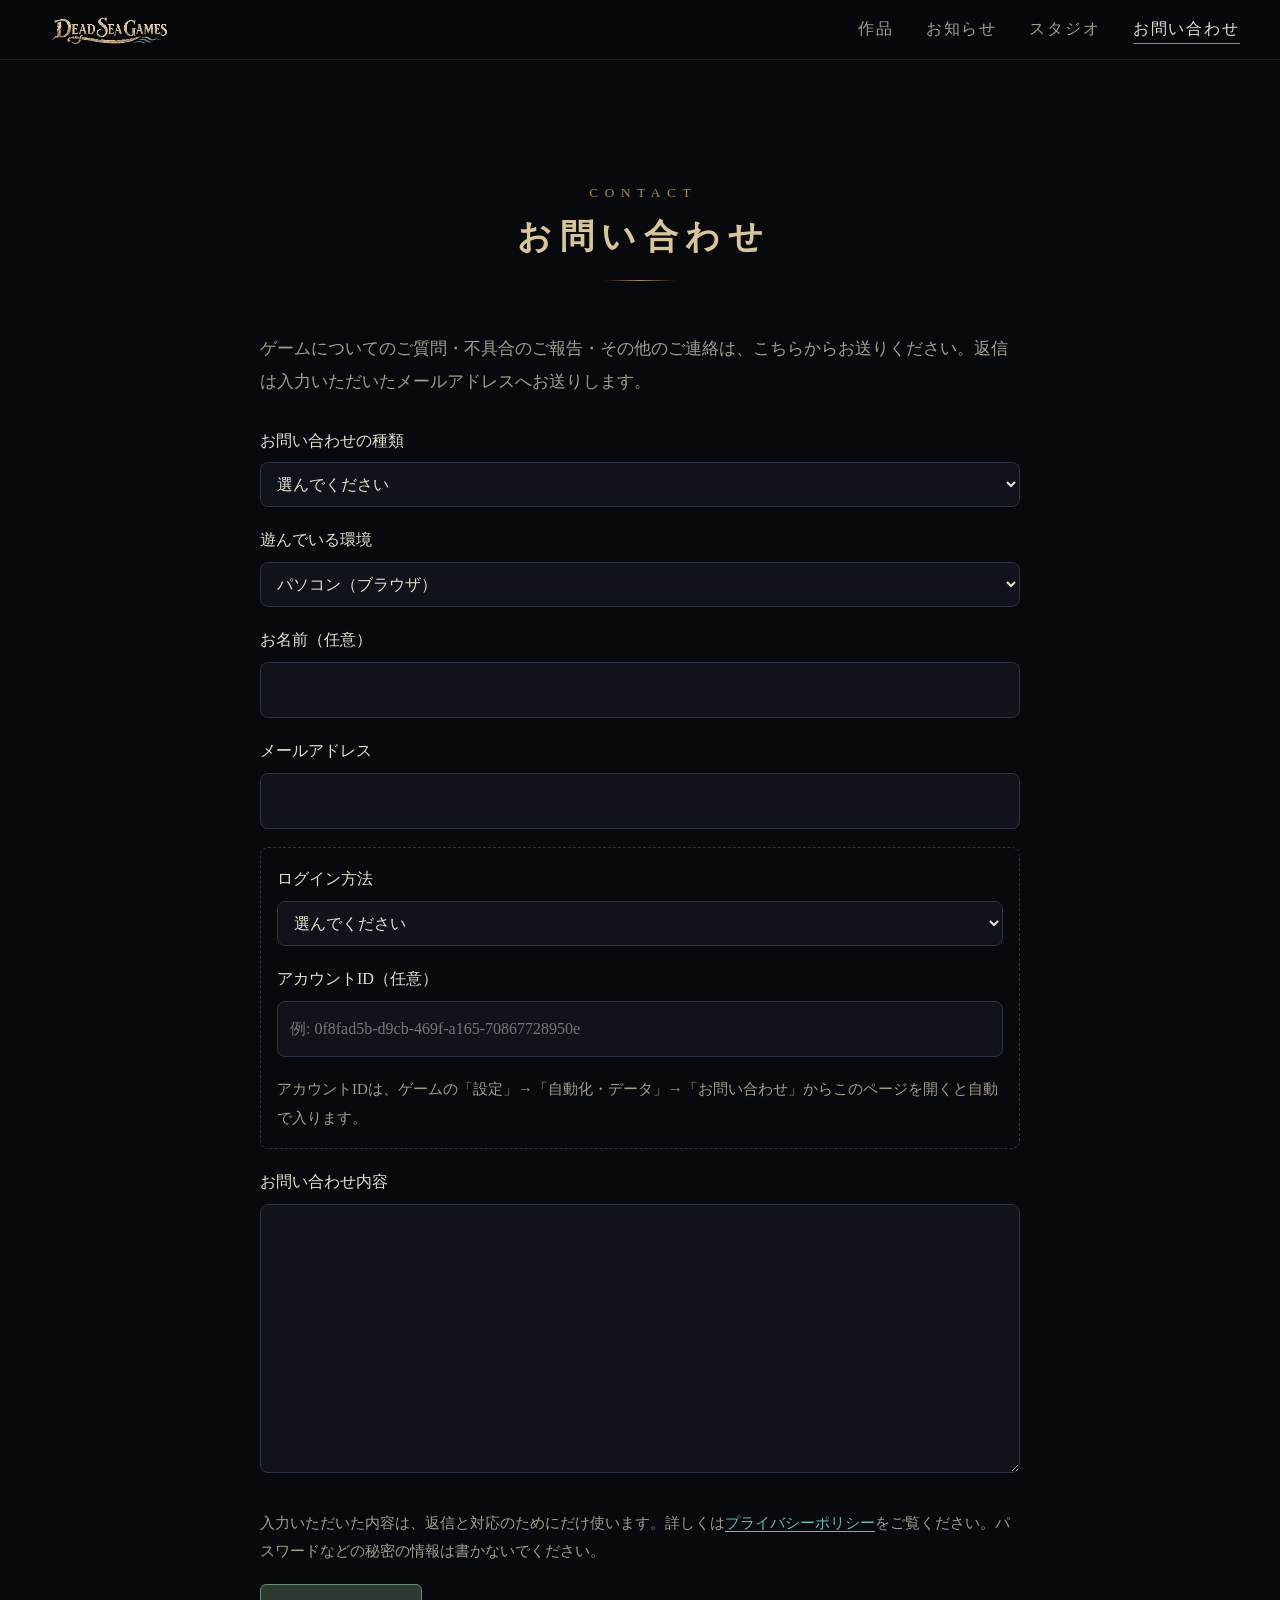
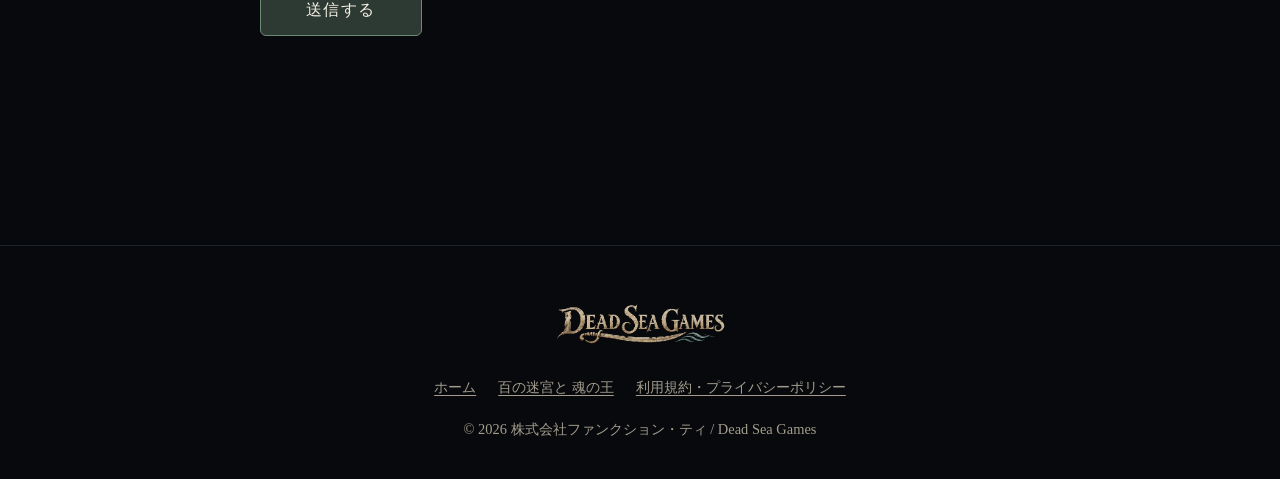
==== commit 91f0f9c3: "ロゴをゲームの起動ロゴと同じ絵にする - assets/dead-sea-games.webp を、ゲームの起動ロゴ (DOS の art/branding/dead-sea-games.webp、2" ====
--- a/contact/index.html
+++ b/contact/index.html
@@ -13,7 +13,7 @@
 <body>
 <a class="skip" href="#main">本文へ</a>
 <nav class="site-nav" aria-label="サイト">
-  <a class="brand" href="/"><img src="/assets/favicon.svg" width="34" height="34" alt=""><span>Dead Sea Games</span></a>
+  <a class="brand" href="/"><img src="/assets/dead-sea-games.webp" width="2172" height="724" alt="Dead Sea Games"></a>
   <ul>
     <li><a href="/soulking/">作品</a></li>
     <li><a href="/#news">お知らせ</a></li>
@@ -82,7 +82,7 @@
 </main>
 
 <footer class="site-footer">
-  <img class="footer-logo" src="/assets/dead-sea-games.webp" width="1200" height="400" alt="" loading="lazy">
+  <img class="footer-logo" src="/assets/dead-sea-games.webp" width="2172" height="724" alt="" loading="lazy">
   <ul>
     <li><a href="/">ホーム</a></li>
     <li><a href="/soulking/">百の迷宮と 魂の王</a></li>
--- a/style.css
+++ b/style.css
@@ -38,8 +38,7 @@
   border-bottom: 1px solid var(--line-soft);
 }
 .brand { display: flex; align-items: center; gap: 10px; text-decoration: none; color: var(--gold); flex-shrink: 0; }
-.brand img { width: 34px; height: 34px; }
-.brand span { font-size: 1rem; letter-spacing: .14em; white-space: nowrap; }
+.brand img { width: auto; height: 46px; mix-blend-mode: lighten; } /* 起動ロゴと同じ絵。黒地を帯になじませる */
 .brand:hover { color: var(--gold); }
 .site-nav ul { display: flex; gap: clamp(14px, 2.6vw, 32px); list-style: none; margin: 0; padding: 0; }
 .site-nav ul a { color: var(--muted); text-decoration: none; font-size: .92rem; letter-spacing: .12em; padding: 6px 0; border-bottom: 1px solid transparent; white-space: nowrap; }
@@ -155,10 +154,36 @@
 .feature .num { font-size: .72rem; letter-spacing: .3em; color: var(--gold-deep); }
 .feature h3 { margin: 4px 0 10px; font-size: 1.08rem; color: var(--gold); letter-spacing: .08em; line-height: 1.6; }
 .feature p { margin: 0; font-size: .92rem; color: #cbc4b4; line-height: 1.85; }
-.feature.wide { grid-column: span 3; display: grid; grid-template-columns: 1fr 1.3fr; gap: 28px; align-items: center; padding: 0; }
+.feature.wide { grid-column: span 3; display: grid; grid-template-columns: 1.3fr 1fr; gap: 28px; align-items: center; padding: 0; }
 .feature.wide .feature-art { height: 100%; }
-.feature.wide .feature-art img { width: 100%; height: 100%; object-fit: cover; min-height: 240px; }
+.feature.wide .feature-art img { width: 100%; height: 100%; object-fit: cover; object-position: 0 50%; min-height: 240px; }
 .feature.wide .feature-body { padding: 28px 28px 28px 0; }
+
+/* ---------- 数で見る ---------- */
+.stats { display: grid; grid-template-columns: repeat(5, 1fr); margin: 0 0 clamp(32px, 5vw, 52px); padding: 0; list-style: none;
+  border-top: 1px solid var(--line-soft); border-bottom: 1px solid var(--line-soft); }
+.stats li { display: grid; justify-items: center; align-content: center; gap: 2px; padding: 22px 8px; text-align: center; }
+.stats li + li { border-left: 1px solid var(--line-soft); }
+.stats strong { font-size: clamp(1.6rem, 3.6vw, 2.3rem); line-height: 1.2; color: var(--gold); font-weight: 600; letter-spacing: .02em; white-space: nowrap; }
+.stats strong small { font-size: .45em; margin-left: 3px; color: var(--gold-deep); letter-spacing: .1em; }
+.stats span { font-size: .86rem; color: var(--muted); letter-spacing: .12em; }
+
+/* ---------- 実際の画面に添える札 ---------- */
+.feature-art { position: relative; margin: 0; }
+.feature-art figcaption { position: absolute; left: 12px; bottom: 12px; padding: 2px 12px; border-radius: 99px;
+  background: rgba(7, 9, 12, .78); border: 1px solid rgba(216, 197, 155, .35); color: var(--gold); font-size: .78rem; letter-spacing: .14em; }
+
+/* ---------- 職業の紹介 ---------- */
+.jobs { display: grid; grid-template-columns: 1fr 1fr; gap: 14px; margin: 0; padding: 0; list-style: none; }
+.job { display: grid; grid-template-columns: 116px 1fr; gap: 18px; align-items: center; padding: 14px 18px 14px 14px;
+  background: var(--panel); border: 1px solid var(--line-soft); border-radius: 8px; }
+.job .frame { aspect-ratio: 360 / 368; border-radius: 6px; overflow: hidden; display: grid; place-items: end center;
+  background: radial-gradient(ellipse 70% 60% at 50% 70%, #1e2631 0%, #0c1015 75%); }
+.job .frame img { width: 100%; height: auto; transition: transform .4s ease; }
+.job:hover .frame img { transform: translateY(-3px); }
+.job h3 { margin: 0 0 4px; font-size: 1.08rem; color: var(--gold); letter-spacing: .1em; line-height: 1.6; }
+.job .role { margin-left: 10px; padding: 0 9px; border: 1px solid var(--line); border-radius: 99px; font-size: .7rem; color: var(--muted); letter-spacing: .1em; vertical-align: 2px; font-weight: normal; }
+.job p { margin: 0; font-size: .9rem; line-height: 1.8; color: #cbc4b4; }
 
 /* ---------- 職業と魔物の並び ---------- */
 .roster { display: grid; grid-template-columns: repeat(5, 1fr); gap: 14px; margin: 0; padding: 0; list-style: none; }
@@ -227,12 +252,13 @@
   .feature.wide .feature-art img { aspect-ratio: 3 / 2; min-height: 0; height: auto; }
   .feature.wide .feature-body { padding: 24px; }
   .roster { gap: 10px; }
+  .job { grid-template-columns: 96px 1fr; gap: 14px; }
 }
 
 /* ---------- スマホ ---------- */
 @media (max-width: 760px) {
   :root { font-size: 16px; --header-h: 54px; }
-  .brand span { display: none; }
+  .brand img { height: 30px; }
   .site-nav ul { gap: 18px; }
   .site-nav ul a { font-size: .86rem; letter-spacing: .06em; }
   .work { grid-template-columns: 1fr; }
@@ -243,8 +269,12 @@
   .story.flip .story-art { order: 0; }
   .features { grid-template-columns: 1fr; }
   .feature.wide { grid-column: auto; }
-  .roster { grid-template-columns: repeat(3, 1fr); }
-  .roster li:nth-child(n+10) { display: none; } /* 3列で割り切れる数だけ並べる */
+  .stats { grid-template-columns: repeat(6, 1fr); }
+  .stats li { grid-column: span 2; padding: 16px 4px; }
+  .stats li:nth-child(4), .stats li:nth-child(5) { grid-column: span 3; border-top: 1px solid var(--line-soft); }
+  .stats li:nth-child(4) { border-left: 0; }
+  .jobs { grid-template-columns: 1fr; gap: 10px; }
+  .job { grid-template-columns: 92px 1fr; gap: 14px; padding: 12px 14px 12px 12px; }
   .roster.beasts { grid-template-columns: repeat(2, 1fr); }
   .gallery { grid-template-columns: 1fr 1fr; gap: 8px; }
   .stores { grid-template-columns: 1fr; }
@@ -253,6 +283,8 @@
   .game-title .en { letter-spacing: .16em; padding-left: .16em; }
 }
 @media (max-width: 400px) {
+  .site-nav { gap: 10px; padding: 0 12px; }
+  .brand img { height: 26px; }
   .site-nav ul { gap: 13px; }
   .site-nav ul a { font-size: .8rem; letter-spacing: .02em; }
 }
@@ -283,3 +315,9 @@
 /* 見つからないページ */
 .lost { min-height: 70vh; display: grid; place-items: center; text-align: center; padding: 60px 20px; }
 .lost h1 { margin: 0 0 12px; font-size: clamp(1.4rem, 4vw, 2rem); color: var(--gold); letter-spacing: .2em; }
+@media (max-width: 360px) {
+  .site-nav { padding: 0 10px; }
+  .brand img { height: 22px; }
+  .site-nav ul { gap: 10px; }
+  .site-nav ul a { font-size: .74rem; letter-spacing: 0; }
+}
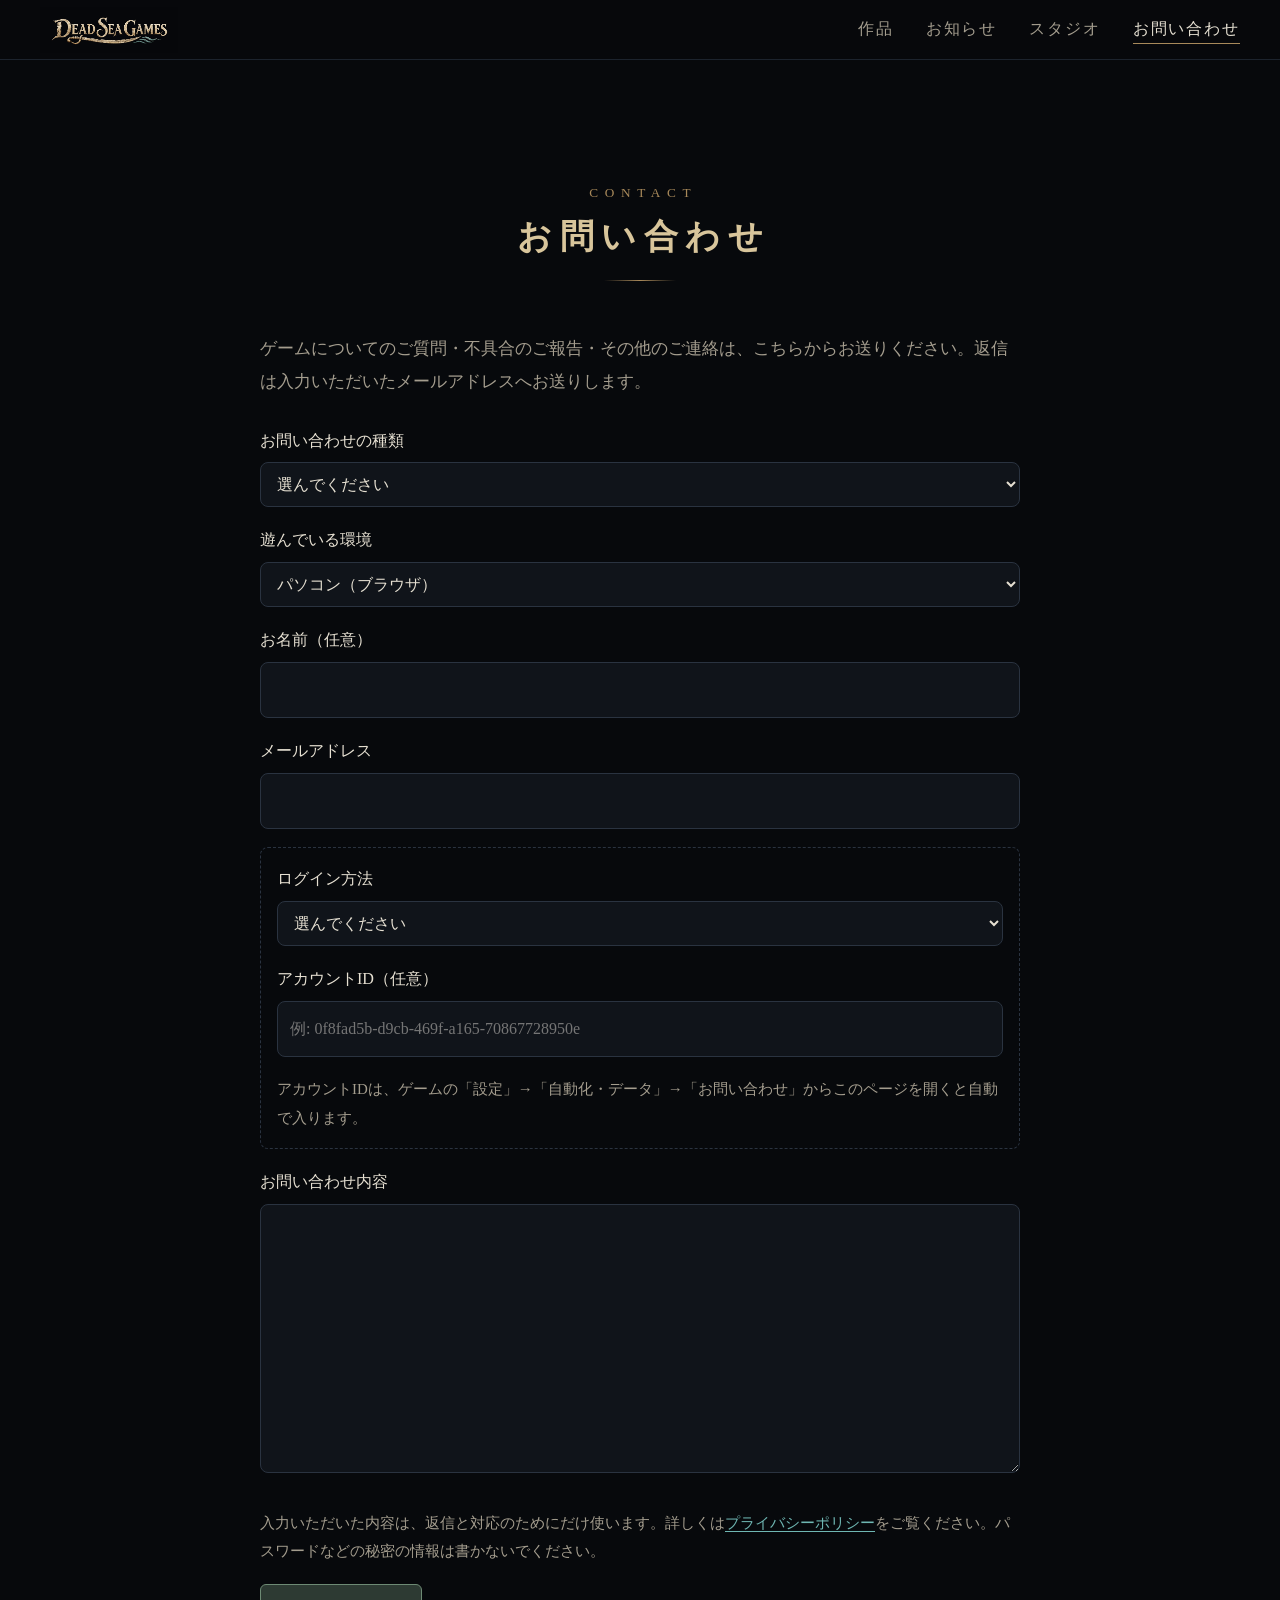
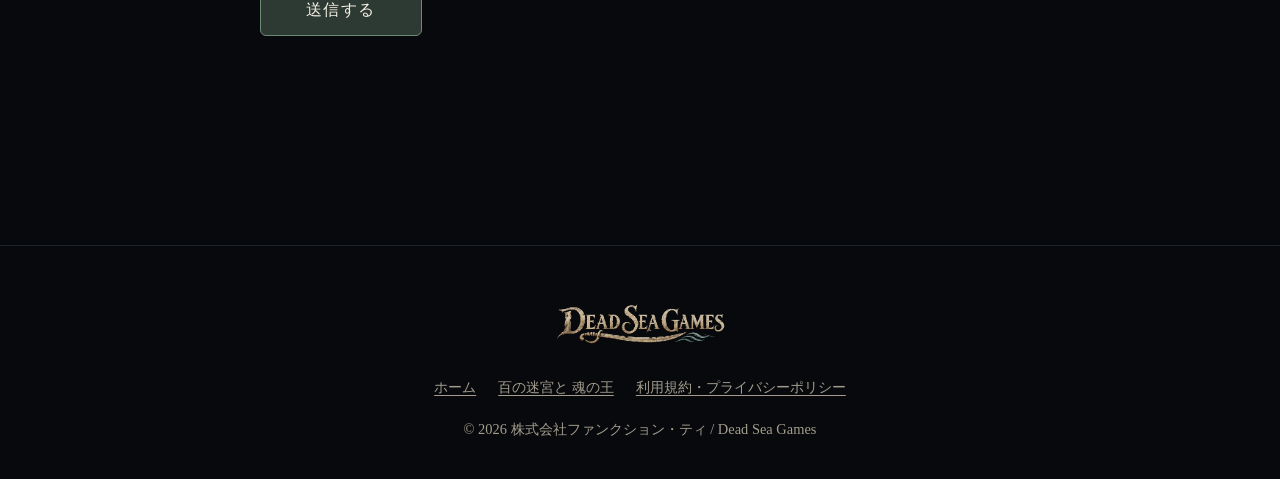
==== commit 094818b1: "トップから「ゲーム部門です」とスタジオの説明文を外す - トップ画面の小見出し「株式会社ファンクション・ティのゲーム部門です。」を削除 - スタジオ欄の説明文2段落を削除し、事実の表だけを残す - ペ" ====
--- a/contact/index.html
+++ b/contact/index.html
@@ -4,7 +4,7 @@
 <meta charset="utf-8">
 <meta name="viewport" content="width=device-width, initial-scale=1">
 <title>お問い合わせ — Dead Sea Games</title>
-<meta name="description" content="Dead Sea Games（株式会社ファンクション・ティ ゲーム部門）へのお問い合わせ。">
+<meta name="description" content="Dead Sea Games へのお問い合わせ。">
 <link rel="canonical" href="https://deadsea-games.com/contact/">
 <meta name="theme-color" content="#07090c">
 <link rel="icon" href="/assets/favicon.svg" type="image/svg+xml">
--- a/style.css
+++ b/style.css
@@ -34,7 +34,7 @@
   position: sticky; top: 0; z-index: 50; height: var(--header-h);
   display: flex; align-items: center; justify-content: space-between; gap: 16px;
   padding: 0 clamp(16px, 4vw, 40px);
-  background: rgba(7, 9, 12, .82); backdrop-filter: blur(10px); -webkit-backdrop-filter: blur(10px);
+  background: rgba(7, 9, 12, .86);
   border-bottom: 1px solid var(--line-soft);
 }
 .brand { display: flex; align-items: center; gap: 10px; text-decoration: none; color: var(--gold); flex-shrink: 0; }
@@ -53,7 +53,6 @@
 .heading .en { display: block; font-size: .78rem; letter-spacing: .5em; color: var(--gold-deep); text-transform: uppercase; margin-bottom: 6px; padding-left: .5em; }
 .heading h2, .heading h1 { margin: 0; font-size: clamp(1.45rem, 3.4vw, 2rem); font-weight: 600; letter-spacing: .22em; color: var(--gold); line-height: 1.5; padding-left: .22em; }
 .heading::after { content: ""; display: block; width: 72px; height: 1px; margin: 18px auto 0; background: linear-gradient(90deg, transparent, var(--gold-deep), transparent); }
-.prose p { margin: 0 0 1.2em; }
 .muted { color: var(--muted); }
 
 /* ---------- 一枚絵の扉 ---------- */
@@ -75,7 +74,6 @@
 .hero .logo { margin: 0 auto; width: min(640px, 86vw); }
 .hero .logo img { mix-blend-mode: lighten; filter: drop-shadow(0 4px 24px rgba(0, 0, 0, .6)); }
 .hero .tagline { margin: 18px 0 0; font-size: clamp(1.05rem, 2.6vw, 1.35rem); letter-spacing: .2em; color: var(--text); text-shadow: 0 2px 12px #000; }
-.hero .sub { margin: 10px auto 0; max-width: 32em; color: #cfc8b8; font-size: .95rem; text-shadow: 0 2px 10px #000; }
 .scroll-cue { position: absolute; left: 50%; bottom: 28px; transform: translateX(-50%); color: var(--muted); font-size: .72rem; letter-spacing: .4em; text-decoration: none; padding-left: .4em; }
 .scroll-cue::after { content: ""; display: block; width: 1px; height: 40px; margin: 10px auto 0; background: linear-gradient(var(--gold-deep), transparent); animation: drip 2.4s ease-in-out infinite; }
 @keyframes drip { 0% { transform: scaleY(0); transform-origin: top; } 50% { transform: scaleY(1); transform-origin: top; } 51% { transform-origin: bottom; } 100% { transform: scaleY(0); transform-origin: bottom; } }
@@ -160,13 +158,15 @@
 .feature.wide .feature-body { padding: 28px 28px 28px 0; }
 
 /* ---------- 数で見る ---------- */
-.stats { display: grid; grid-template-columns: repeat(5, 1fr); margin: 0 0 clamp(32px, 5vw, 52px); padding: 0; list-style: none;
+.stats { display: grid; grid-template-columns: repeat(3, 1fr); margin: 0 0 clamp(32px, 5vw, 52px); padding: 0; list-style: none;
   border-top: 1px solid var(--line-soft); border-bottom: 1px solid var(--line-soft); }
 .stats li { display: grid; justify-items: center; align-content: center; gap: 2px; padding: 22px 8px; text-align: center; }
 .stats li + li { border-left: 1px solid var(--line-soft); }
+.stats li:nth-child(n+4) { border-top: 1px solid var(--line-soft); }
+.stats li:nth-child(3n+1) { border-left: 0; }
 .stats strong { font-size: clamp(1.6rem, 3.6vw, 2.3rem); line-height: 1.2; color: var(--gold); font-weight: 600; letter-spacing: .02em; white-space: nowrap; }
 .stats strong small { font-size: .45em; margin-left: 3px; color: var(--gold-deep); letter-spacing: .1em; }
-.stats span { font-size: .86rem; color: var(--muted); letter-spacing: .12em; }
+.stats li > span { font-size: .86rem; color: var(--muted); letter-spacing: .12em; }
 
 /* ---------- 実際の画面に添える札 ---------- */
 .feature-art { position: relative; margin: 0; }
@@ -259,6 +259,7 @@
 @media (max-width: 760px) {
   :root { font-size: 16px; --header-h: 54px; }
   .brand img { height: 30px; }
+  .site-nav .wide-only { display: none; }
   .site-nav ul { gap: 18px; }
   .site-nav ul a { font-size: .86rem; letter-spacing: .06em; }
   .work { grid-template-columns: 1fr; }
@@ -269,10 +270,11 @@
   .story.flip .story-art { order: 0; }
   .features { grid-template-columns: 1fr; }
   .feature.wide { grid-column: auto; }
-  .stats { grid-template-columns: repeat(6, 1fr); }
-  .stats li { grid-column: span 2; padding: 16px 4px; }
-  .stats li:nth-child(4), .stats li:nth-child(5) { grid-column: span 3; border-top: 1px solid var(--line-soft); }
-  .stats li:nth-child(4) { border-left: 0; }
+  .stats { grid-template-columns: repeat(2, 1fr); }
+  .stats li { padding: 16px 4px; }
+  .stats li:nth-child(n+3) { border-top: 1px solid var(--line-soft); }
+  .stats li:nth-child(odd) { border-left: 0; }
+  .stats li:nth-child(even) { border-left: 1px solid var(--line-soft); }
   .jobs { grid-template-columns: 1fr; gap: 10px; }
   .job { grid-template-columns: 92px 1fr; gap: 14px; padding: 12px 14px 12px 12px; }
   .roster.beasts { grid-template-columns: repeat(2, 1fr); }
@@ -321,3 +323,168 @@
   .site-nav ul { gap: 10px; }
   .site-nav ul a { font-size: .74rem; letter-spacing: 0; }
 }
+
+/* =====================================================================
+   作品ページの「超大作」の見せ方 (扉・語り・予告編・物語の大判・物量・発売の幕)
+   ===================================================================== */
+
+/* 画面全体の粒子 (フィルムの粒)。押す操作は通す */
+body.cinema::after {
+  content: ""; position: fixed; inset: 0; z-index: 90; pointer-events: none; opacity: .07; mix-blend-mode: overlay;
+  background-image: url("data:image/svg+xml;utf8,<svg xmlns='http://www.w3.org/2000/svg' width='160' height='160'><filter id='n'><feTurbulence type='fractalNoise' baseFrequency='.9' numOctaves='2' stitchTiles='stitch'/></filter><rect width='100%' height='100%' filter='url(%23n)'/></svg>");
+}
+
+/* ---------- 扉 ---------- */
+.epic { min-height: 100vh; min-height: 100svh; padding: calc(var(--header-h) + clamp(24px, 6vh, 64px)) 20px clamp(40px, 7vh, 80px); }
+.epic::before {
+  background:
+    radial-gradient(ellipse 120% 90% at 50% 45%, rgba(7, 9, 12, 0) 40%, rgba(7, 9, 12, .85) 100%),
+    linear-gradient(180deg, rgba(7, 9, 12, .65) 0%, rgba(7, 9, 12, 0) 26%, rgba(7, 9, 12, 0) 55%, rgba(7, 9, 12, .55) 78%, var(--bg) 100%);
+}
+.epic .hero-art picture, .epic .hero-art img { display: block; width: 100%; height: 100%; }
+.epic .hero-art img { object-fit: cover; object-position: 50% 50%; }
+.epic { margin-top: calc(-1 * var(--header-h)); } /* 帯の下まで絵を広げる */
+.embers { position: absolute; inset: 0; z-index: -1; width: 100%; height: 100%; pointer-events: none; }
+.kicker { margin: 0 0 18px; font-size: clamp(.66rem, 1.4vw, .8rem); letter-spacing: .6em; padding-left: .6em; text-transform: uppercase; color: rgba(230, 224, 210, .7); text-shadow: 0 2px 10px #000; }
+.game-title .pre { display: flex; align-items: center; justify-content: center; gap: .8em; }
+.orn { display: inline-block; width: clamp(40px, 9vw, 120px); height: 1px; background: linear-gradient(90deg, transparent, rgba(216, 197, 155, .9)); position: relative; }
+.orn + .orn, .pre .orn:last-child { background: linear-gradient(270deg, transparent, rgba(216, 197, 155, .9)); }
+.orn::after { content: ""; position: absolute; top: -3px; width: 7px; height: 7px; transform: rotate(45deg); border: 1px solid rgba(216, 197, 155, .9); right: -4px; }
+.pre .orn:last-child::after { right: auto; left: -4px; }
+.epic .game-title .main {
+  font-size: clamp(3.6rem, 15vw, 9.5rem); letter-spacing: .12em; padding-left: .12em; line-height: 1.1; margin: .06em 0 .04em;
+  background: linear-gradient(100deg, #8f7246 0%, #d8c59b 30%, #fff6dc 45%, #d8c59b 60%, #7d6038 100%);
+  background-size: 250% 100%; background-position: 100% 0; -webkit-background-clip: text; background-clip: text; color: transparent;
+  filter: drop-shadow(0 6px 30px rgba(0, 0, 0, .95)) drop-shadow(0 0 40px rgba(216, 160, 80, .25));
+}
+.hero-copy { margin: clamp(14px, 2.4vh, 26px) 0 0; font-size: clamp(1.05rem, 2.6vw, 1.5rem); letter-spacing: .32em; padding-left: .32em; color: #efe6d0; text-shadow: 0 2px 16px #000, 0 0 2px #000; }
+.button.play { gap: 12px; padding-left: 18px; }
+.tri { width: 0; height: 0; border-left: 10px solid currentColor; border-top: 6px solid transparent; border-bottom: 6px solid transparent; }
+.button.ghost { background: rgba(7, 9, 12, .4); border-color: rgba(216, 197, 155, .45); }
+.epic .release { background: rgba(7, 9, 12, .55); }
+@media (prefers-reduced-motion: no-preference) {
+  .epic .game-title .main { animation: shimmer 7s ease-in-out 1.2s infinite; }
+  @keyframes shimmer { 0%, 30% { background-position: 100% 0; } 70%, 100% { background-position: 0 0; } }
+  .js .epic .title-block > * { opacity: 0; transform: translateY(14px); animation: rise 1.4s cubic-bezier(.2, .7, .2, 1) forwards; }
+  .js .epic .title-block > :nth-child(2) { animation-delay: .35s; }
+  .js .epic .title-block > :nth-child(3) { animation-delay: .9s; }
+  .js .epic .hero-foot { opacity: 0; animation: rise 1.2s ease 1.4s forwards; }
+  @keyframes rise { to { opacity: 1; transform: none; } }
+}
+
+/* ---------- 開幕の語り ---------- */
+.prologue { padding: clamp(80px, 14vw, 170px) 20px; text-align: center; background: radial-gradient(ellipse 60% 70% at 50% 50%, #111821 0%, var(--bg) 70%); }
+.prologue .line { margin: 0 auto; font-size: clamp(1.15rem, 3vw, 1.75rem); letter-spacing: .26em; padding-left: .26em; line-height: 2.6; color: #d9d0bb; }
+.prologue .line.strong { margin-top: .9em; font-size: clamp(1.5rem, 4.4vw, 2.6rem); color: var(--gold); letter-spacing: .3em; text-shadow: 0 0 30px rgba(216, 160, 80, .25); }
+.js .prologue .line:nth-child(2) { transition-delay: .25s; }
+.js .prologue .line:nth-child(3) { transition-delay: .5s; }
+.js .prologue .line:nth-child(4) { transition-delay: .9s; }
+
+/* ---------- 予告編 ---------- */
+.trailer { padding-top: clamp(40px, 6vw, 80px); }
+.screen { position: relative; max-width: 1120px; margin: 0 auto; border-radius: 6px; overflow: hidden; background: #000;
+  box-shadow: 0 30px 90px rgba(0, 0, 0, .8), 0 0 0 1px rgba(216, 197, 155, .22), 0 0 80px rgba(111, 183, 179, .08); }
+.screen video { display: block; width: 100%; height: auto; aspect-ratio: 16 / 9; background: #000; }
+.screen.tall { max-width: 420px; }
+.screen.tall video { aspect-ratio: 9 / 16; }
+
+/* ---------- 物語の大判 ---------- */
+.saga { padding: clamp(64px, 10vw, 120px) 0 clamp(64px, 10vw, 120px); }
+.saga .heading { padding: 0 20px; }
+.panel { position: relative; isolation: isolate; min-height: clamp(420px, 72vh, 760px); display: grid; align-items: end; overflow: hidden; }
+.panel + .panel { margin-top: 2px; }
+.panel-art { position: absolute; inset: 0; z-index: -2; width: 100%; height: 100%; object-fit: cover; }
+.panel::before { content: ""; position: absolute; inset: 0; z-index: -1;
+  background: linear-gradient(90deg, rgba(7, 9, 12, .92) 0%, rgba(7, 9, 12, .7) 32%, rgba(7, 9, 12, 0) 62%), linear-gradient(0deg, rgba(7, 9, 12, .6) 0%, rgba(7, 9, 12, 0) 40%); }
+.panel.right::before { background: linear-gradient(270deg, rgba(7, 9, 12, .92) 0%, rgba(7, 9, 12, .7) 32%, rgba(7, 9, 12, 0) 62%), linear-gradient(0deg, rgba(7, 9, 12, .6) 0%, rgba(7, 9, 12, 0) 40%); }
+.panel-text { max-width: 30em; margin: 0 0 0 clamp(20px, 7vw, 120px); padding: clamp(40px, 8vh, 90px) 0; }
+.panel.right .panel-text { margin: 0 clamp(20px, 7vw, 120px) 0 auto; }
+.chapter { position: relative; display: inline-grid; place-items: center; width: 54px; height: 54px; margin-bottom: 14px; color: var(--gold); font-size: 1.15rem; }
+.chapter::before { content: ""; position: absolute; inset: 9px; border: 1px solid rgba(216, 197, 155, .55); transform: rotate(45deg); }
+.panel-text h3 { margin: 0 0 16px; font-size: clamp(1.4rem, 3.4vw, 2.2rem); color: var(--gold); letter-spacing: .14em; line-height: 1.5; text-shadow: 0 2px 18px #000; }
+.panel-text p { margin: 0 0 1em; color: #e3dac6; text-shadow: 0 1px 10px #000; }
+.saga .quote { padding: 0 20px; }
+
+/* ---------- 物量 ---------- */
+.scale { padding: clamp(72px, 11vw, 140px) clamp(18px, 5vw, 40px); background:
+  radial-gradient(ellipse 70% 80% at 50% 50%, rgba(168, 137, 90, .12) 0%, rgba(7, 9, 12, 0) 70%), var(--bg); }
+.scale .stats { margin: 0; border: 0; }
+.scale .stats li + li { border-left: 1px solid rgba(216, 197, 155, .16); }
+.scale .stats li:nth-child(n+4) { border-top: 1px solid rgba(216, 197, 155, .16); }
+.scale .stats li:nth-child(3n+1) { border-left: 0; }
+.scale .stats strong { font-size: clamp(2.2rem, 6.4vw, 4.4rem); background: linear-gradient(180deg, #fff3d4, #d8c59b 55%, #8f7246); -webkit-background-clip: text; background-clip: text; color: transparent; }
+.scale .stats strong small { -webkit-text-fill-color: var(--gold-deep); }
+.scale .stats li > span { font-size: .95rem; color: #cfc6b3; }
+.scale-note { margin: clamp(28px, 4vw, 44px) 0 0; text-align: center; color: var(--muted); letter-spacing: .18em; }
+
+/* ---------- 発売の幕 ---------- */
+.release-banner { position: relative; isolation: isolate; overflow: hidden; border-radius: 10px; margin-bottom: 30px; min-height: 380px; display: grid; place-items: center; text-align: center;
+  box-shadow: 0 0 0 1px rgba(216, 197, 155, .25), 0 30px 80px rgba(0, 0, 0, .6); }
+.banner-art { position: absolute; inset: 0; z-index: -2; width: 100%; height: 100%; object-fit: cover; }
+.release-banner::before { content: ""; position: absolute; inset: 0; z-index: -1; background: radial-gradient(ellipse 70% 80% at 50% 50%, rgba(7, 9, 12, .55) 0%, rgba(7, 9, 12, .9) 100%); }
+.banner-text { padding: 48px 20px; }
+.banner-text .en { display: block; font-size: .78rem; letter-spacing: .5em; padding-left: .5em; color: var(--gold-deep); text-transform: uppercase; }
+.banner-text h2 { margin: 8px 0 6px; font-size: clamp(2rem, 6vw, 3.6rem); letter-spacing: .16em; padding-left: .16em; line-height: 1.4; color: var(--gold); text-shadow: 0 4px 24px #000; }
+.banner-sub { margin: 0 0 22px; color: #d9d0bb; letter-spacing: .14em; }
+.release-banner .price { margin: 0; }
+
+@media (max-width: 760px) {
+  .epic .game-title .main { letter-spacing: .08em; padding-left: .08em; }
+  .hero-copy { letter-spacing: .2em; padding-left: .2em; }
+  .kicker { letter-spacing: .4em; padding-left: .4em; }
+  .panel { min-height: 0; display: block; }
+  .panel-art { position: relative; inset: auto; height: auto; aspect-ratio: 3 / 2; }
+  .panel::before, .panel.right::before { inset: 0 0 auto 0; aspect-ratio: 3 / 2; height: auto; background: linear-gradient(0deg, var(--bg) 0%, rgba(7, 9, 12, 0) 45%); }
+  .panel-text, .panel.right .panel-text { margin: -56px 0 0; padding: 0 20px 36px; max-width: none; position: relative; }
+  .chapter { width: 44px; height: 44px; margin-bottom: 14px; }
+  .scale .stats li:nth-child(n+3) { border-top: 1px solid rgba(216, 197, 155, .16); }
+  .scale .stats li:nth-child(odd) { border-left: 0; }
+  .scale .stats li:nth-child(even) { border-left: 1px solid rgba(216, 197, 155, .16); }
+  .prologue .line { letter-spacing: .14em; padding-left: .14em; }
+}
+
+/* 予告編の大きな再生の印 (押すと音つきで再生し、印は消える) */
+.play-big { position: absolute; inset: 0; display: grid; place-items: center; align-content: center; gap: 14px; width: 100%; border: 0; padding: 0; cursor: pointer;
+  background: radial-gradient(ellipse 50% 50% at 50% 50%, rgba(7, 9, 12, .15), rgba(7, 9, 12, .45)); color: var(--gold); font: inherit; }
+.play-big .ring { position: relative; width: clamp(72px, 10vw, 110px); aspect-ratio: 1; border-radius: 50%; border: 1px solid rgba(216, 197, 155, .8);
+  background: rgba(7, 9, 12, .55); box-shadow: 0 0 0 8px rgba(216, 197, 155, .08), 0 0 50px rgba(216, 160, 80, .35); transition: transform .3s, box-shadow .3s; }
+.play-big .ring::after { content: ""; position: absolute; left: 54%; top: 50%; transform: translate(-50%, -50%);
+  border-left: clamp(20px, 2.6vw, 30px) solid var(--gold); border-top: clamp(13px, 1.7vw, 19px) solid transparent; border-bottom: clamp(13px, 1.7vw, 19px) solid transparent; }
+.play-big .label { font-size: .9rem; letter-spacing: .3em; padding-left: .3em; text-shadow: 0 2px 10px #000; }
+.play-big:hover .ring, .play-big:focus-visible .ring { transform: scale(1.06); box-shadow: 0 0 0 10px rgba(216, 197, 155, .12), 0 0 70px rgba(216, 160, 80, .5); }
+.screen.playing .play-big { display: none; }
+@media (prefers-reduced-motion: no-preference) {
+  .play-big .ring { animation: pulse 2.8s ease-in-out infinite; }
+  @keyframes pulse { 50% { box-shadow: 0 0 0 14px rgba(216, 197, 155, .04), 0 0 70px rgba(216, 160, 80, .45); } }
+}
+
+/* ---------- 遊びの奥行き (実際の画面と解説を交互に) ---------- */
+.system .wrap { max-width: 1180px; }
+.sys-row { display: grid; grid-template-columns: 1.25fr 1fr; gap: clamp(28px, 4.5vw, 64px); align-items: center; }
+.sys-row + .sys-row { margin-top: clamp(56px, 9vw, 110px); }
+.sys-row.flip .sys-shot { order: 2; }
+.sys-shot { position: relative; margin: 0; border-radius: 8px; overflow: hidden; background: #000;
+  box-shadow: 0 26px 70px rgba(0, 0, 0, .7), 0 0 0 1px rgba(216, 197, 155, .22); transform: perspective(1600px) rotateY(-4deg); }
+.sys-row.flip .sys-shot { transform: perspective(1600px) rotateY(4deg); }
+.sys-shot img { width: 100%; height: auto; }
+.sys-shot figcaption { position: absolute; left: 12px; bottom: 12px; padding: 2px 12px; border-radius: 99px; background: rgba(7, 9, 12, .82);
+  border: 1px solid rgba(216, 197, 155, .35); color: var(--gold); font-size: .76rem; letter-spacing: .12em; }
+.sys-num { display: block; font-size: clamp(2.4rem, 5.6vw, 3.8rem); line-height: 1.1; font-weight: 700; letter-spacing: .02em;
+  background: linear-gradient(180deg, #fff3d4, #d8c59b 55%, #8f7246); -webkit-background-clip: text; background-clip: text; color: transparent; }
+.sys-num small { font-size: .38em; margin-left: .3em; -webkit-text-fill-color: var(--gold-deep); letter-spacing: .14em; }
+.sys-text h3 { margin: 10px 0 14px; font-size: clamp(1.25rem, 2.6vw, 1.7rem); color: var(--gold); letter-spacing: .12em; line-height: 1.5; }
+.sys-text p { margin: 0 0 1em; color: #d5ccb8; }
+@media (max-width: 860px) {
+  .sys-row, .sys-row.flip { grid-template-columns: 1fr; gap: 20px; }
+  .sys-row.flip .sys-shot { order: 0; }
+  .sys-shot, .sys-row.flip .sys-shot { transform: none; }
+}
+
+/* 予告編の切り替え (トレイラー / CM) */
+.reel-tabs { display: flex; justify-content: center; gap: 10px; margin: -12px 0 22px; }
+.reel-tabs button { display: inline-flex; align-items: baseline; gap: 8px; min-height: 44px; padding: 8px 20px; border: 1px solid var(--line); border-radius: 99px;
+  background: rgba(16, 20, 26, .7); color: var(--muted); font: inherit; font-size: .95rem; letter-spacing: .12em; cursor: pointer; }
+.reel-tabs button small { font-size: .74rem; letter-spacing: .06em; }
+.reel-tabs button[aria-selected="true"] { color: var(--gold); border-color: rgba(216, 197, 155, .6); background: rgba(45, 58, 51, .5); }
+.reel-tabs button:hover { border-color: var(--gold); }
+.reel-note { margin: 16px auto 0; text-align: center; color: var(--muted); font-size: .82rem; }
